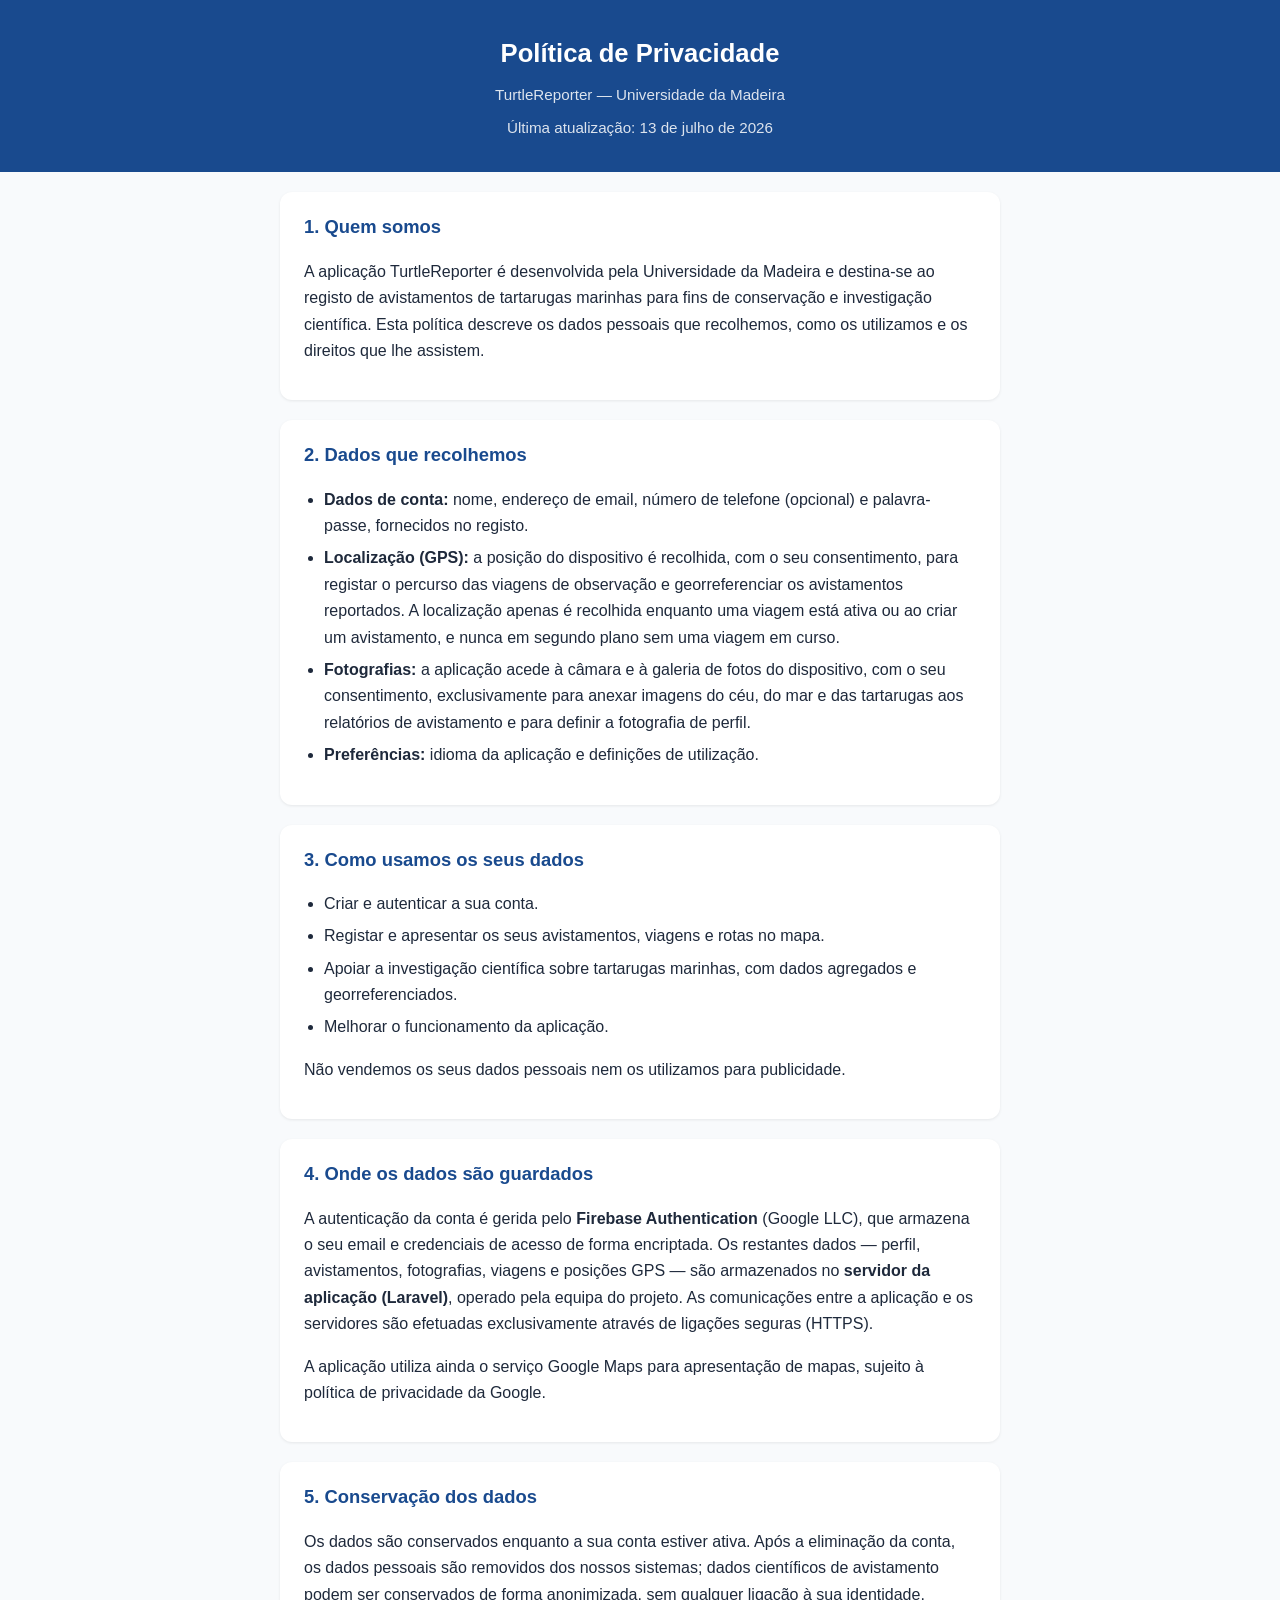
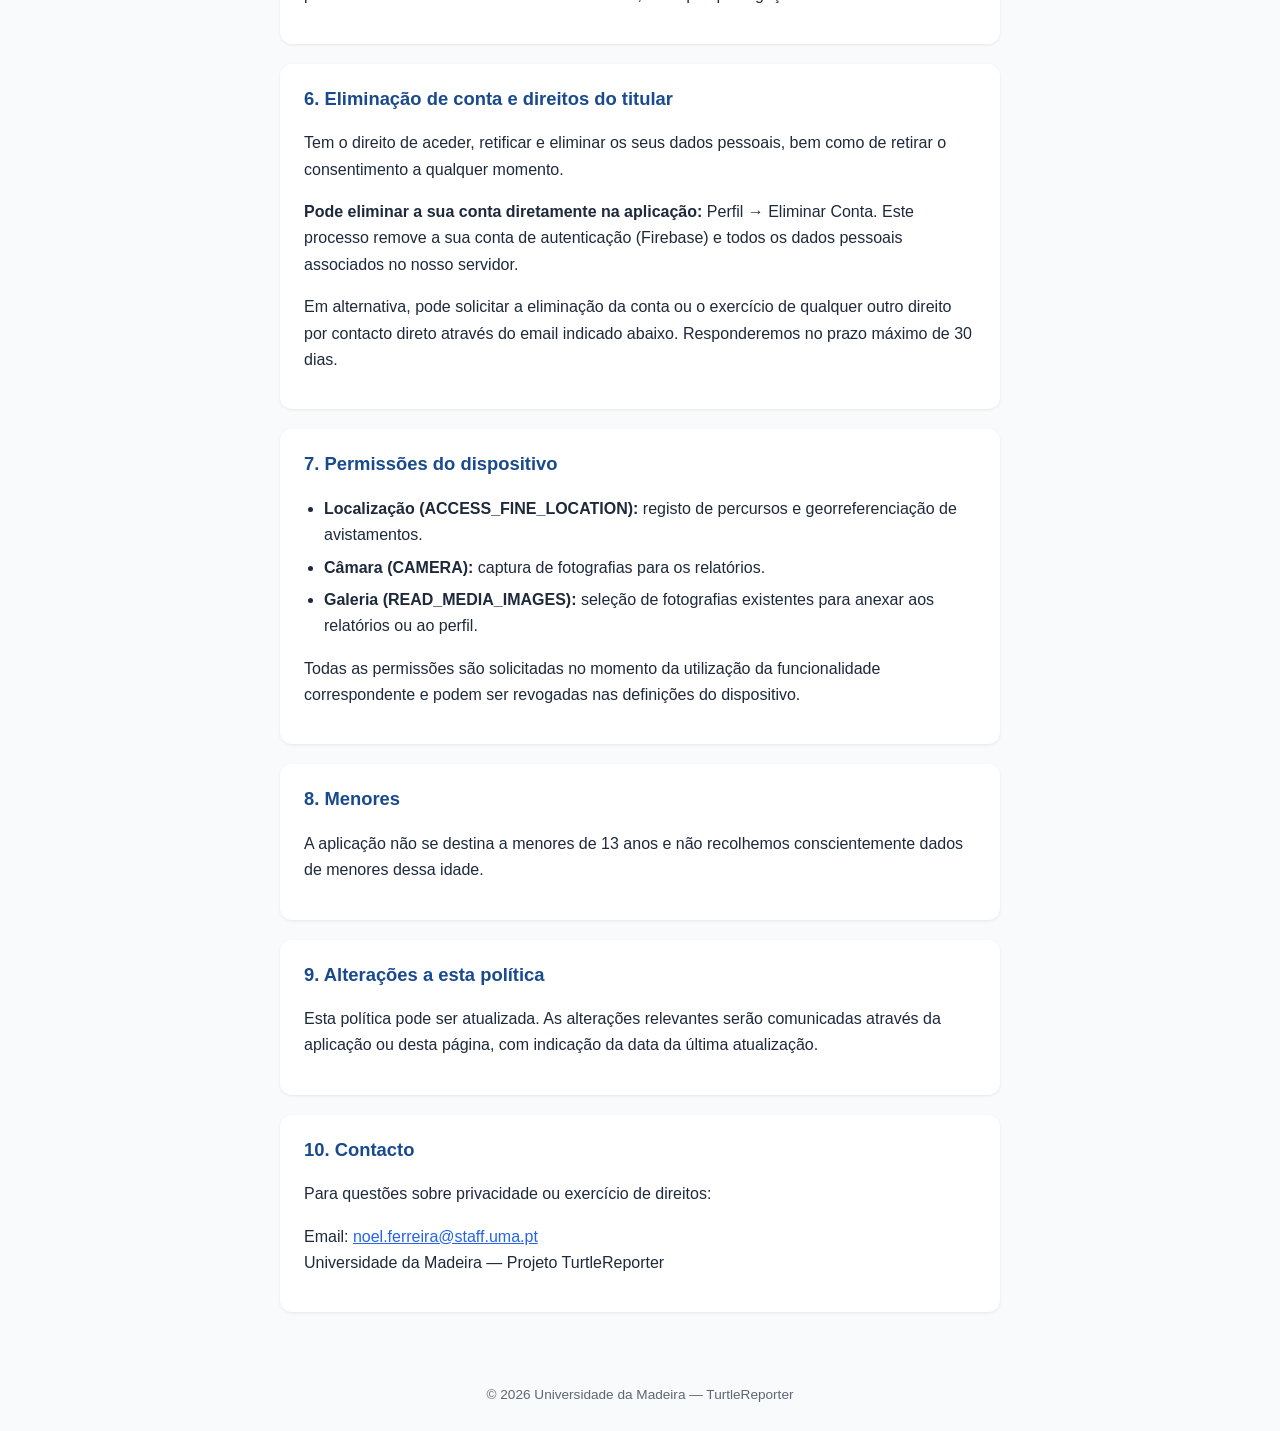
==== index.html @ d5e59010 "Privacy policy TurtleReporter" ====
<!DOCTYPE html>
<html lang="pt">
<head>
<meta charset="UTF-8">
<meta name="viewport" content="width=device-width, initial-scale=1.0">
<title>Política de Privacidade — TurtleReporter</title>
<style>
:root{color-scheme:light dark}
body{font-family:-apple-system,BlinkMacSystemFont,"Segoe UI",Roboto,Arial,sans-serif;line-height:1.65;margin:0;padding:0 16px;background:#f8fafc;color:#1e293b}
@media (prefers-color-scheme:dark){body{background:#0f172a;color:#e2e8f0}header{background:#1e3a5f}section{background:#1e293b}}
main{max-width:720px;margin:0 auto;padding-bottom:48px}
header{background:#194a8e;color:#fff;margin:0 -16px;padding:32px 16px;text-align:center}
header h1{margin:0;font-size:1.6rem}
header p{margin:8px 0 0;opacity:.85;font-size:.95rem}
section{background:#fff;border-radius:12px;padding:20px 24px;margin-top:20px;box-shadow:0 1px 3px rgba(0,0,0,.08)}
h2{font-size:1.15rem;color:#194a8e;margin-top:0}
@media (prefers-color-scheme:dark){h2{color:#7eb3ff}}
ul{padding-left:20px}
li{margin-bottom:6px}
a{color:#2563eb;word-break:break-all}
footer{text-align:center;font-size:.85rem;opacity:.7;padding:24px 0}
@media (max-width:480px){section{padding:16px}header h1{font-size:1.3rem}}
</style>
</head>
<body>
<header>
<h1>Política de Privacidade</h1>
<p>TurtleReporter — Universidade da Madeira</p>
<p>Última atualização: 13 de julho de 2026</p>
</header>
<main>
<section>
<h2>1. Quem somos</h2>
<p>A aplicação TurtleReporter é desenvolvida pela Universidade da Madeira e destina-se ao registo de avistamentos de tartarugas marinhas para fins de conservação e investigação científica. Esta política descreve os dados pessoais que recolhemos, como os utilizamos e os direitos que lhe assistem.</p>
</section>
<section>
<h2>2. Dados que recolhemos</h2>
<ul>
<li><strong>Dados de conta:</strong> nome, endereço de email, número de telefone (opcional) e palavra-passe, fornecidos no registo.</li>
<li><strong>Localização (GPS):</strong> a posição do dispositivo é recolhida, com o seu consentimento, para registar o percurso das viagens de observação e georreferenciar os avistamentos reportados. A localização apenas é recolhida enquanto uma viagem está ativa ou ao criar um avistamento, e nunca em segundo plano sem uma viagem em curso.</li>
<li><strong>Fotografias:</strong> a aplicação acede à câmara e à galeria de fotos do dispositivo, com o seu consentimento, exclusivamente para anexar imagens do céu, do mar e das tartarugas aos relatórios de avistamento e para definir a fotografia de perfil.</li>
<li><strong>Preferências:</strong> idioma da aplicação e definições de utilização.</li>
</ul>
</section>
<section>
<h2>3. Como usamos os seus dados</h2>
<ul>
<li>Criar e autenticar a sua conta.</li>
<li>Registar e apresentar os seus avistamentos, viagens e rotas no mapa.</li>
<li>Apoiar a investigação científica sobre tartarugas marinhas, com dados agregados e georreferenciados.</li>
<li>Melhorar o funcionamento da aplicação.</li>
</ul>
<p>Não vendemos os seus dados pessoais nem os utilizamos para publicidade.</p>
</section>
<section>
<h2>4. Onde os dados são guardados</h2>
<p>A autenticação da conta é gerida pelo <strong>Firebase Authentication</strong> (Google LLC), que armazena o seu email e credenciais de acesso de forma encriptada. Os restantes dados — perfil, avistamentos, fotografias, viagens e posições GPS — são armazenados no <strong>servidor da aplicação (Laravel)</strong>, operado pela equipa do projeto. As comunicações entre a aplicação e os servidores são efetuadas exclusivamente através de ligações seguras (HTTPS).</p>
<p>A aplicação utiliza ainda o serviço Google Maps para apresentação de mapas, sujeito à política de privacidade da Google.</p>
</section>
<section>
<h2>5. Conservação dos dados</h2>
<p>Os dados são conservados enquanto a sua conta estiver ativa. Após a eliminação da conta, os dados pessoais são removidos dos nossos sistemas; dados científicos de avistamento podem ser conservados de forma anonimizada, sem qualquer ligação à sua identidade.</p>
</section>
<section>
<h2>6. Eliminação de conta e direitos do titular</h2>
<p>Tem o direito de aceder, retificar e eliminar os seus dados pessoais, bem como de retirar o consentimento a qualquer momento.</p>
<p><strong>Pode eliminar a sua conta diretamente na aplicação:</strong> Perfil → Eliminar Conta. Este processo remove a sua conta de autenticação (Firebase) e todos os dados pessoais associados no nosso servidor.</p>
<p>Em alternativa, pode solicitar a eliminação da conta ou o exercício de qualquer outro direito por contacto direto através do email indicado abaixo. Responderemos no prazo máximo de 30 dias.</p>
</section>
<section>
<h2>7. Permissões do dispositivo</h2>
<ul>
<li><strong>Localização (ACCESS_FINE_LOCATION):</strong> registo de percursos e georreferenciação de avistamentos.</li>
<li><strong>Câmara (CAMERA):</strong> captura de fotografias para os relatórios.</li>
<li><strong>Galeria (READ_MEDIA_IMAGES):</strong> seleção de fotografias existentes para anexar aos relatórios ou ao perfil.</li>
</ul>
<p>Todas as permissões são solicitadas no momento da utilização da funcionalidade correspondente e podem ser revogadas nas definições do dispositivo.</p>
</section>
<section>
<h2>8. Menores</h2>
<p>A aplicação não se destina a menores de 13 anos e não recolhemos conscientemente dados de menores dessa idade.</p>
</section>
<section>
<h2>9. Alterações a esta política</h2>
<p>Esta política pode ser atualizada. As alterações relevantes serão comunicadas através da aplicação ou desta página, com indicação da data da última atualização.</p>
</section>
<section>
<h2>10. Contacto</h2>
<p>Para questões sobre privacidade ou exercício de direitos:</p>
<p>Email: <a href="mailto:noel.ferreira@staff.uma.pt">noel.ferreira@staff.uma.pt</a><br>Universidade da Madeira — Projeto TurtleReporter</p>
</section>
</main>
<footer>© 2026 Universidade da Madeira — TurtleReporter</footer>
</body>
</html>
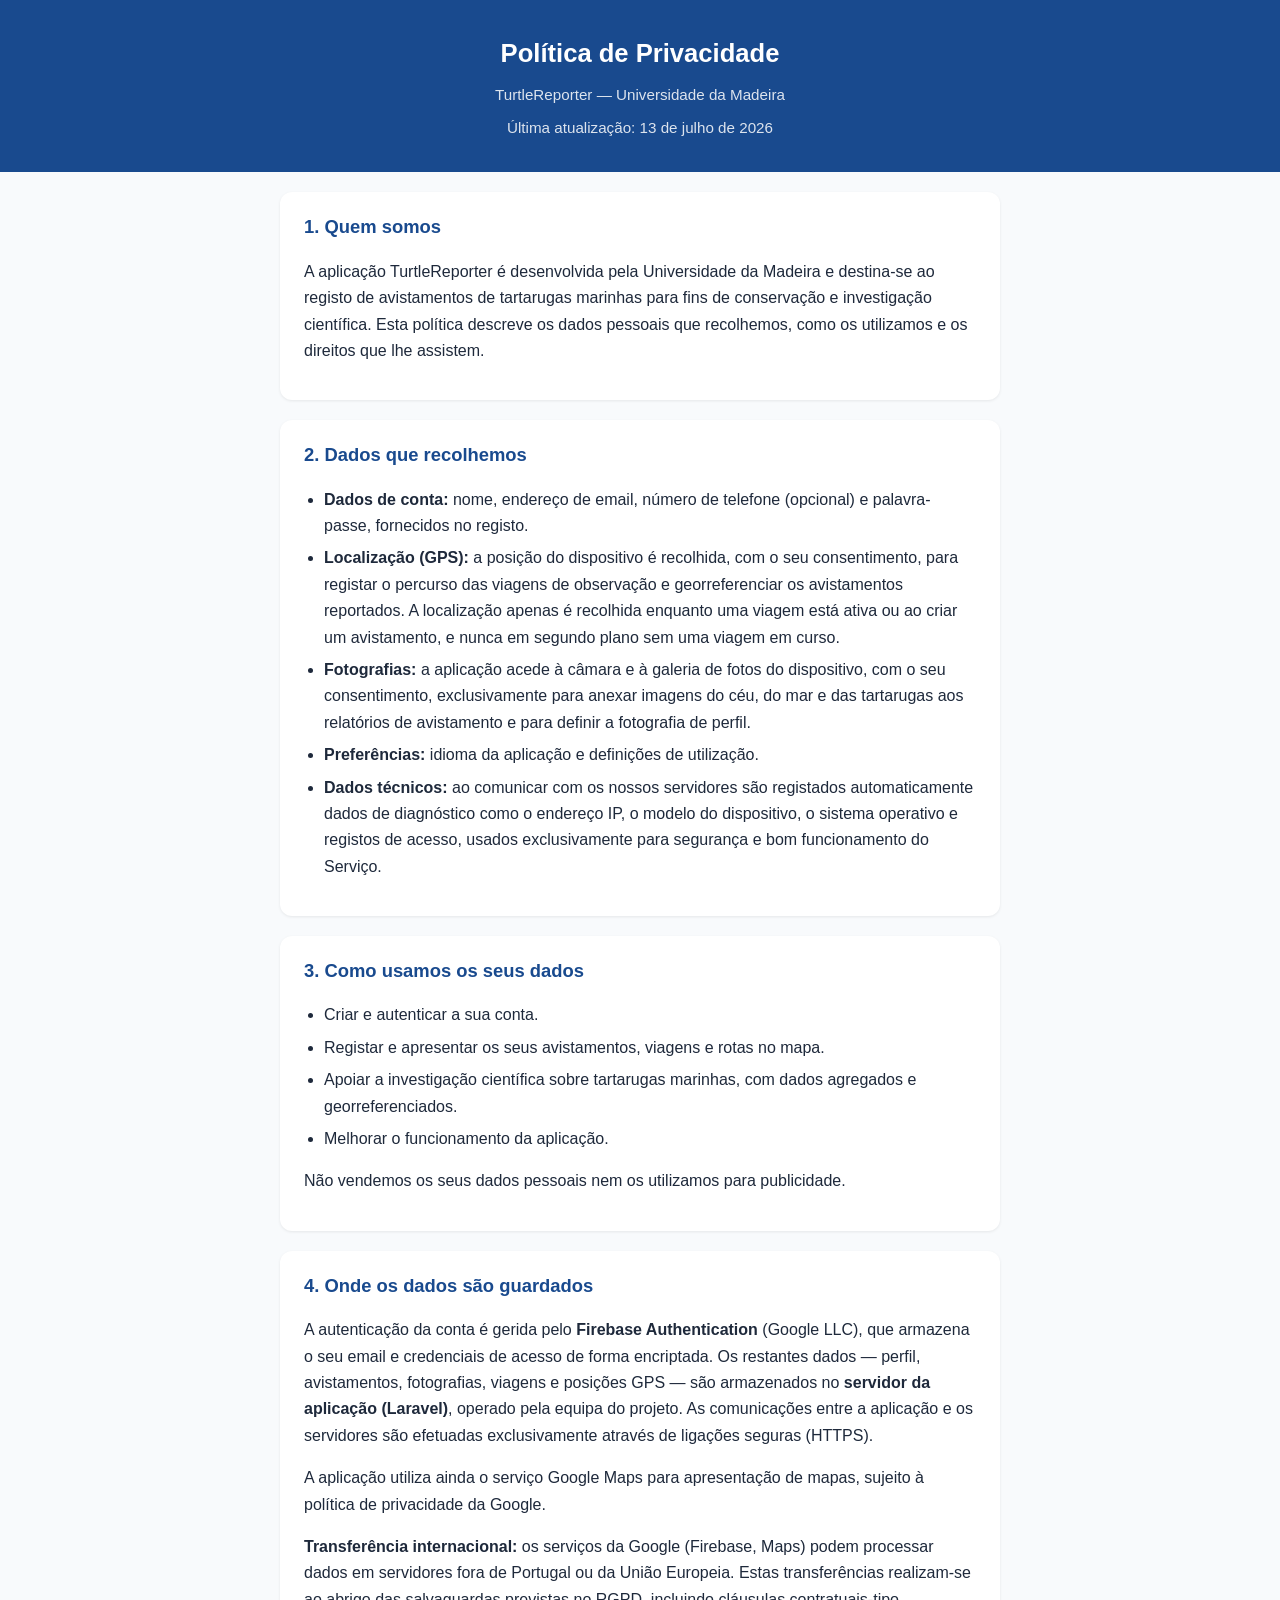
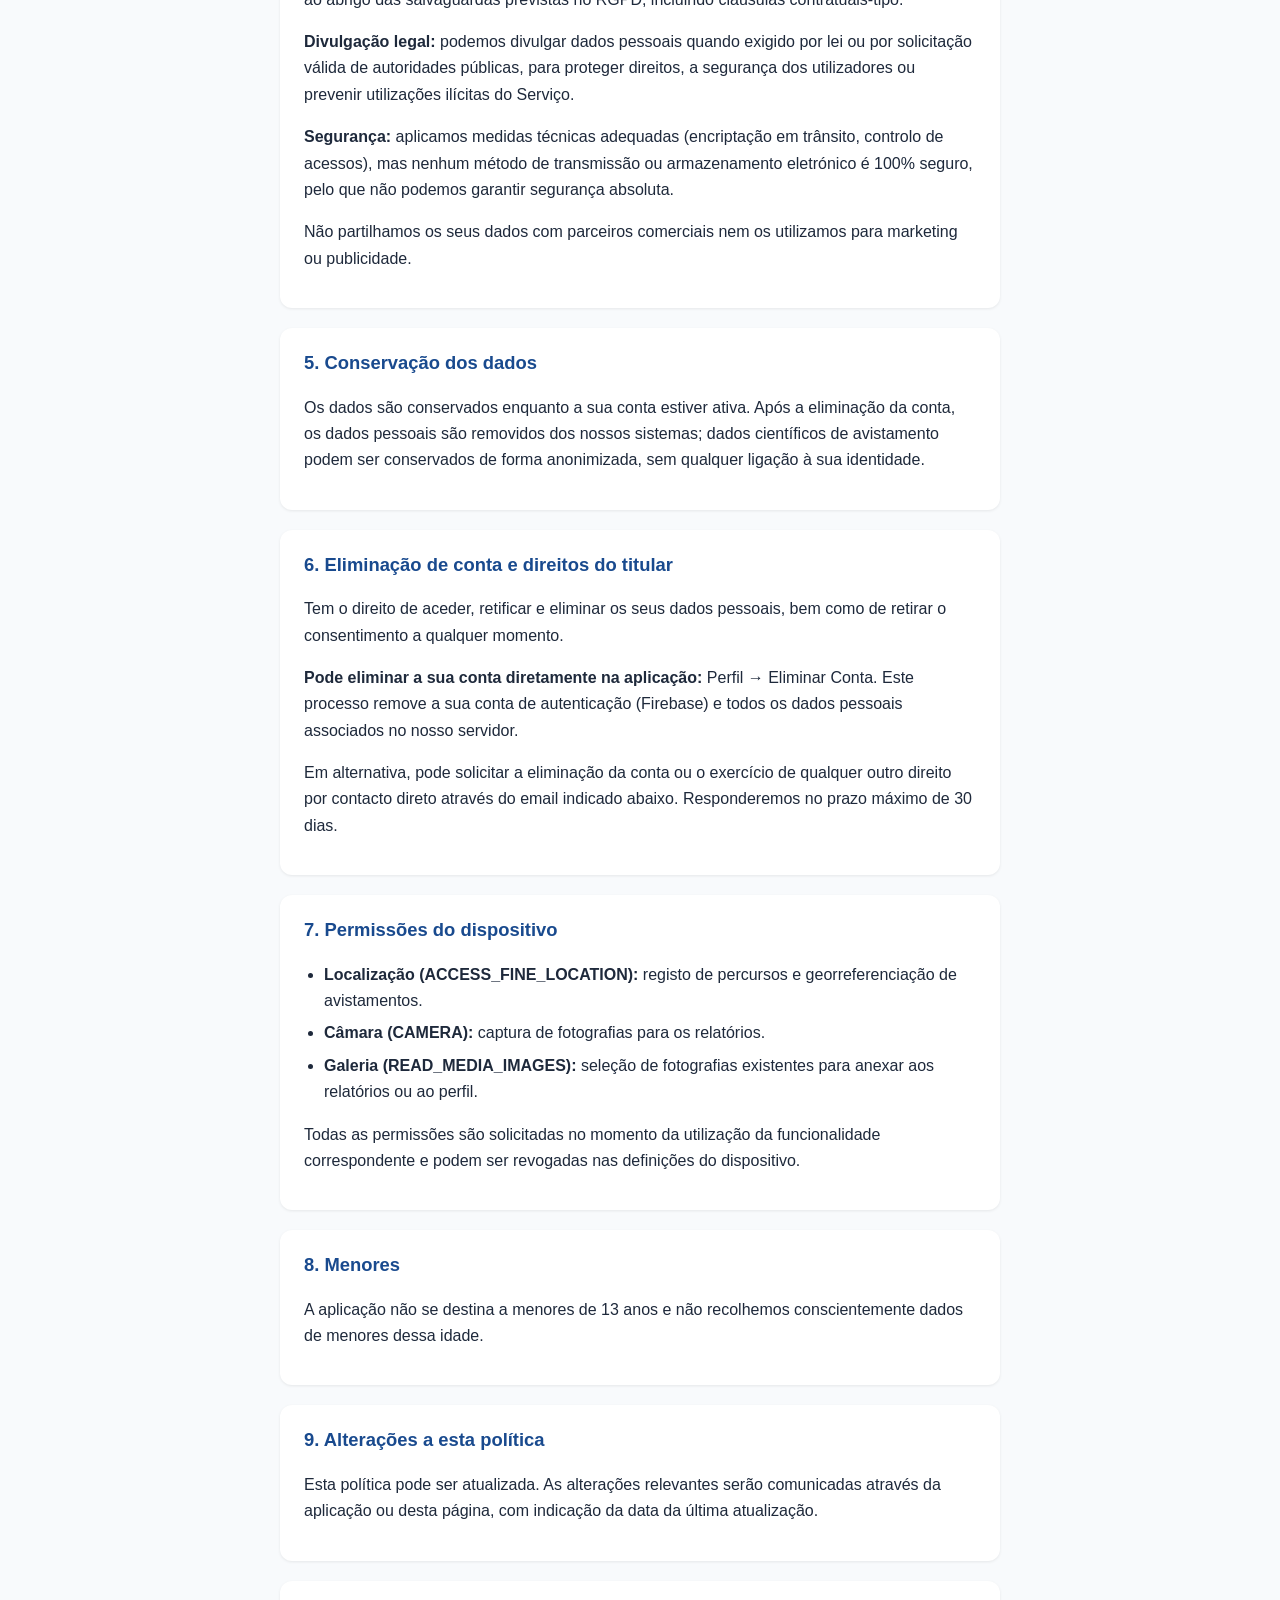
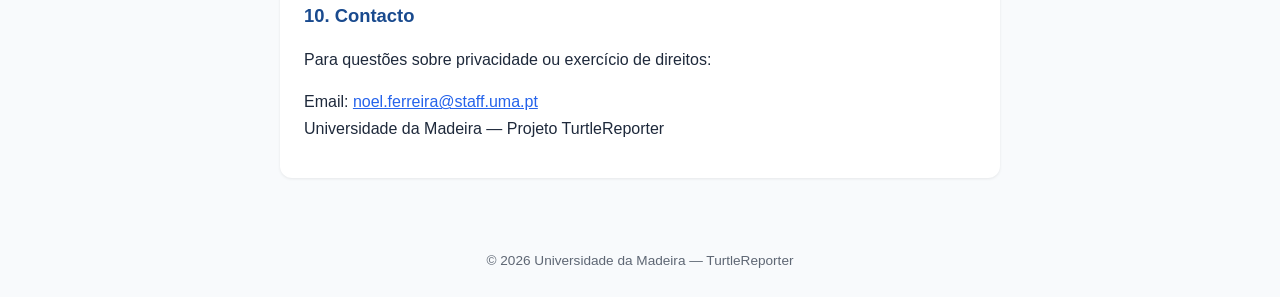
==== commit da78b4be: "Add usage data, international transfer, legal disclosure and security sections" ====
--- a/index.html
+++ b/index.html
@@ -40,6 +40,7 @@
 <li><strong>Localização (GPS):</strong> a posição do dispositivo é recolhida, com o seu consentimento, para registar o percurso das viagens de observação e georreferenciar os avistamentos reportados. A localização apenas é recolhida enquanto uma viagem está ativa ou ao criar um avistamento, e nunca em segundo plano sem uma viagem em curso.</li>
 <li><strong>Fotografias:</strong> a aplicação acede à câmara e à galeria de fotos do dispositivo, com o seu consentimento, exclusivamente para anexar imagens do céu, do mar e das tartarugas aos relatórios de avistamento e para definir a fotografia de perfil.</li>
 <li><strong>Preferências:</strong> idioma da aplicação e definições de utilização.</li>
+<li><strong>Dados técnicos:</strong> ao comunicar com os nossos servidores são registados automaticamente dados de diagnóstico como o endereço IP, o modelo do dispositivo, o sistema operativo e registos de acesso, usados exclusivamente para segurança e bom funcionamento do Serviço.</li>
 </ul>
 </section>
 <section>
@@ -56,6 +57,10 @@
 <h2>4. Onde os dados são guardados</h2>
 <p>A autenticação da conta é gerida pelo <strong>Firebase Authentication</strong> (Google LLC), que armazena o seu email e credenciais de acesso de forma encriptada. Os restantes dados — perfil, avistamentos, fotografias, viagens e posições GPS — são armazenados no <strong>servidor da aplicação (Laravel)</strong>, operado pela equipa do projeto. As comunicações entre a aplicação e os servidores são efetuadas exclusivamente através de ligações seguras (HTTPS).</p>
 <p>A aplicação utiliza ainda o serviço Google Maps para apresentação de mapas, sujeito à política de privacidade da Google.</p>
+<p><strong>Transferência internacional:</strong> os serviços da Google (Firebase, Maps) podem processar dados em servidores fora de Portugal ou da União Europeia. Estas transferências realizam-se ao abrigo das salvaguardas previstas no RGPD, incluindo cláusulas contratuais-tipo.</p>
+<p><strong>Divulgação legal:</strong> podemos divulgar dados pessoais quando exigido por lei ou por solicitação válida de autoridades públicas, para proteger direitos, a segurança dos utilizadores ou prevenir utilizações ilícitas do Serviço.</p>
+<p><strong>Segurança:</strong> aplicamos medidas técnicas adequadas (encriptação em trânsito, controlo de acessos), mas nenhum método de transmissão ou armazenamento eletrónico é 100% seguro, pelo que não podemos garantir segurança absoluta.</p>
+<p>Não partilhamos os seus dados com parceiros comerciais nem os utilizamos para marketing ou publicidade.</p>
 </section>
 <section>
 <h2>5. Conservação dos dados</h2>
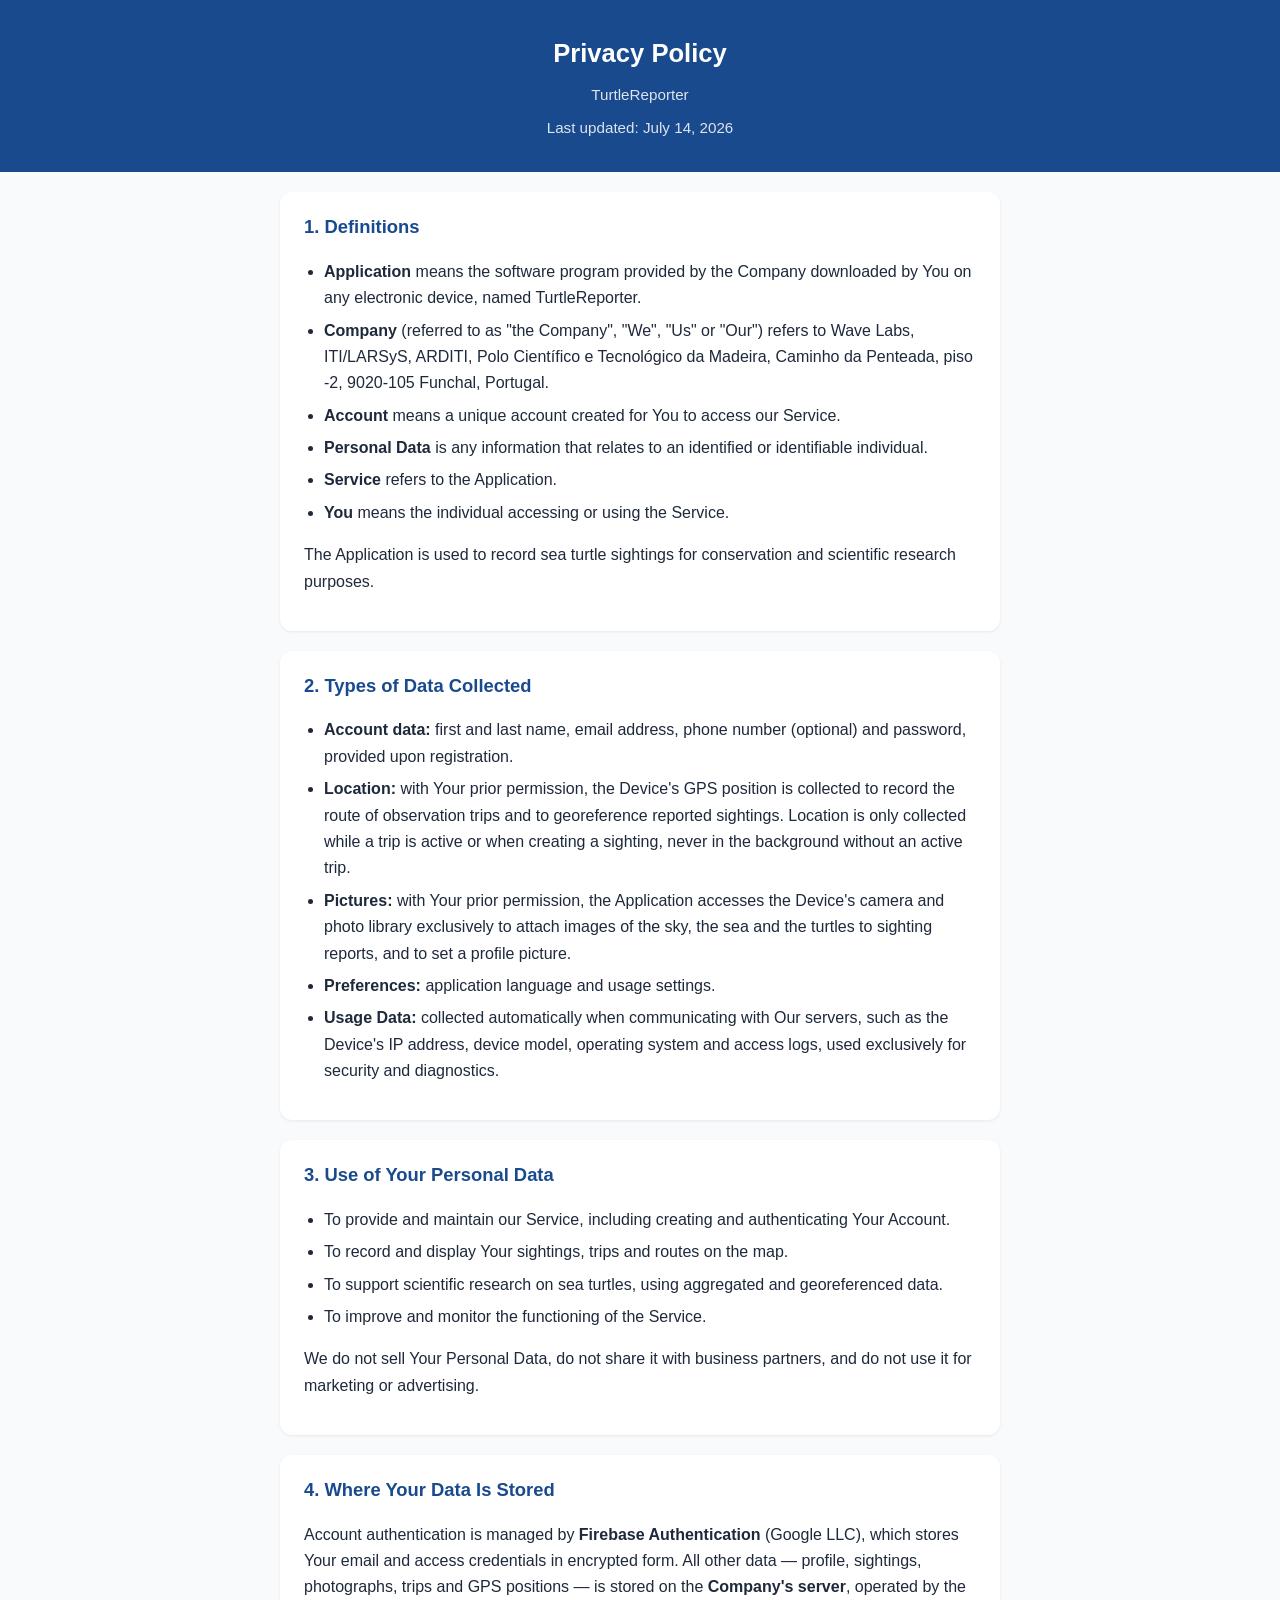
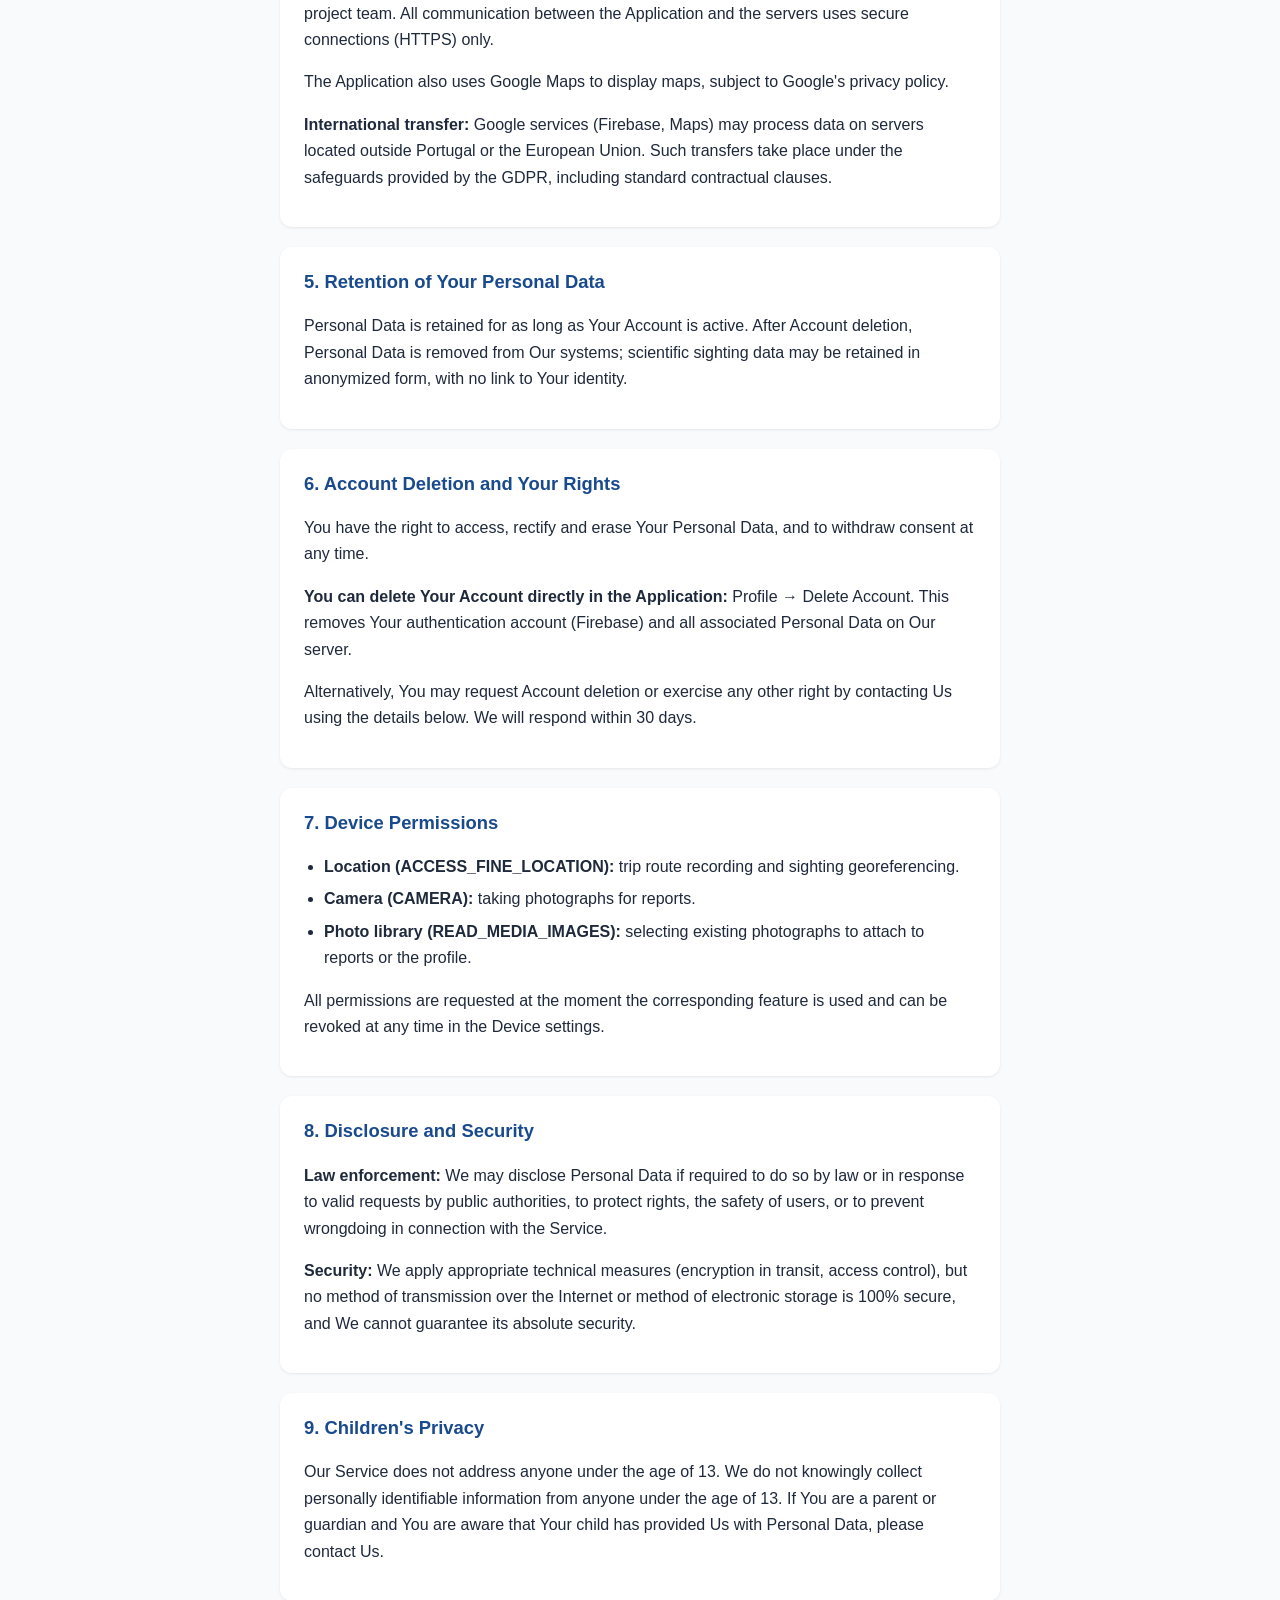
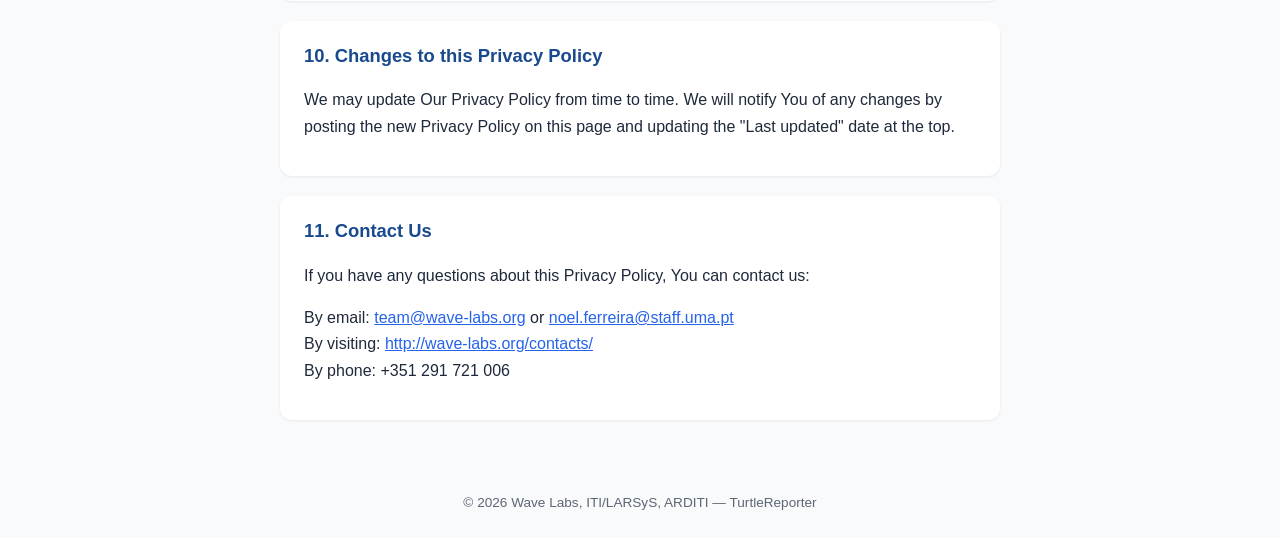
==== commit 9ff84d0b: "English version, Wave Labs entity, aligned with previous policy" ====
--- a/index.html
+++ b/index.html
@@ -1,9 +1,9 @@
 <!DOCTYPE html>
-<html lang="pt">
+<html lang="en">
 <head>
 <meta charset="UTF-8">
 <meta name="viewport" content="width=device-width, initial-scale=1.0">
-<title>Política de Privacidade — TurtleReporter</title>
+<title>Privacy Policy — TurtleReporter</title>
 <style>
 :root{color-scheme:light dark}
 body{font-family:-apple-system,BlinkMacSystemFont,"Segoe UI",Roboto,Arial,sans-serif;line-height:1.65;margin:0;padding:0 16px;background:#f8fafc;color:#1e293b}
@@ -24,77 +24,89 @@
 </head>
 <body>
 <header>
-<h1>Política de Privacidade</h1>
-<p>TurtleReporter — Universidade da Madeira</p>
-<p>Última atualização: 13 de julho de 2026</p>
+<h1>Privacy Policy</h1>
+<p>TurtleReporter</p>
+<p>Last updated: July 14, 2026</p>
 </header>
 <main>
 <section>
-<h2>1. Quem somos</h2>
-<p>A aplicação TurtleReporter é desenvolvida pela Universidade da Madeira e destina-se ao registo de avistamentos de tartarugas marinhas para fins de conservação e investigação científica. Esta política descreve os dados pessoais que recolhemos, como os utilizamos e os direitos que lhe assistem.</p>
+<h2>1. Definitions</h2>
+<ul>
+<li><strong>Application</strong> means the software program provided by the Company downloaded by You on any electronic device, named TurtleReporter.</li>
+<li><strong>Company</strong> (referred to as "the Company", "We", "Us" or "Our") refers to Wave Labs, ITI/LARSyS, ARDITI, Polo Científico e Tecnológico da Madeira, Caminho da Penteada, piso -2, 9020-105 Funchal, Portugal.</li>
+<li><strong>Account</strong> means a unique account created for You to access our Service.</li>
+<li><strong>Personal Data</strong> is any information that relates to an identified or identifiable individual.</li>
+<li><strong>Service</strong> refers to the Application.</li>
+<li><strong>You</strong> means the individual accessing or using the Service.</li>
+</ul>
+<p>The Application is used to record sea turtle sightings for conservation and scientific research purposes.</p>
 </section>
 <section>
-<h2>2. Dados que recolhemos</h2>
+<h2>2. Types of Data Collected</h2>
 <ul>
-<li><strong>Dados de conta:</strong> nome, endereço de email, número de telefone (opcional) e palavra-passe, fornecidos no registo.</li>
-<li><strong>Localização (GPS):</strong> a posição do dispositivo é recolhida, com o seu consentimento, para registar o percurso das viagens de observação e georreferenciar os avistamentos reportados. A localização apenas é recolhida enquanto uma viagem está ativa ou ao criar um avistamento, e nunca em segundo plano sem uma viagem em curso.</li>
-<li><strong>Fotografias:</strong> a aplicação acede à câmara e à galeria de fotos do dispositivo, com o seu consentimento, exclusivamente para anexar imagens do céu, do mar e das tartarugas aos relatórios de avistamento e para definir a fotografia de perfil.</li>
-<li><strong>Preferências:</strong> idioma da aplicação e definições de utilização.</li>
-<li><strong>Dados técnicos:</strong> ao comunicar com os nossos servidores são registados automaticamente dados de diagnóstico como o endereço IP, o modelo do dispositivo, o sistema operativo e registos de acesso, usados exclusivamente para segurança e bom funcionamento do Serviço.</li>
+<li><strong>Account data:</strong> first and last name, email address, phone number (optional) and password, provided upon registration.</li>
+<li><strong>Location:</strong> with Your prior permission, the Device's GPS position is collected to record the route of observation trips and to georeference reported sightings. Location is only collected while a trip is active or when creating a sighting, never in the background without an active trip.</li>
+<li><strong>Pictures:</strong> with Your prior permission, the Application accesses the Device's camera and photo library exclusively to attach images of the sky, the sea and the turtles to sighting reports, and to set a profile picture.</li>
+<li><strong>Preferences:</strong> application language and usage settings.</li>
+<li><strong>Usage Data:</strong> collected automatically when communicating with Our servers, such as the Device's IP address, device model, operating system and access logs, used exclusively for security and diagnostics.</li>
 </ul>
 </section>
 <section>
-<h2>3. Como usamos os seus dados</h2>
+<h2>3. Use of Your Personal Data</h2>
 <ul>
-<li>Criar e autenticar a sua conta.</li>
-<li>Registar e apresentar os seus avistamentos, viagens e rotas no mapa.</li>
-<li>Apoiar a investigação científica sobre tartarugas marinhas, com dados agregados e georreferenciados.</li>
-<li>Melhorar o funcionamento da aplicação.</li>
+<li>To provide and maintain our Service, including creating and authenticating Your Account.</li>
+<li>To record and display Your sightings, trips and routes on the map.</li>
+<li>To support scientific research on sea turtles, using aggregated and georeferenced data.</li>
+<li>To improve and monitor the functioning of the Service.</li>
 </ul>
-<p>Não vendemos os seus dados pessoais nem os utilizamos para publicidade.</p>
+<p>We do not sell Your Personal Data, do not share it with business partners, and do not use it for marketing or advertising.</p>
 </section>
 <section>
-<h2>4. Onde os dados são guardados</h2>
-<p>A autenticação da conta é gerida pelo <strong>Firebase Authentication</strong> (Google LLC), que armazena o seu email e credenciais de acesso de forma encriptada. Os restantes dados — perfil, avistamentos, fotografias, viagens e posições GPS — são armazenados no <strong>servidor da aplicação (Laravel)</strong>, operado pela equipa do projeto. As comunicações entre a aplicação e os servidores são efetuadas exclusivamente através de ligações seguras (HTTPS).</p>
-<p>A aplicação utiliza ainda o serviço Google Maps para apresentação de mapas, sujeito à política de privacidade da Google.</p>
-<p><strong>Transferência internacional:</strong> os serviços da Google (Firebase, Maps) podem processar dados em servidores fora de Portugal ou da União Europeia. Estas transferências realizam-se ao abrigo das salvaguardas previstas no RGPD, incluindo cláusulas contratuais-tipo.</p>
-<p><strong>Divulgação legal:</strong> podemos divulgar dados pessoais quando exigido por lei ou por solicitação válida de autoridades públicas, para proteger direitos, a segurança dos utilizadores ou prevenir utilizações ilícitas do Serviço.</p>
-<p><strong>Segurança:</strong> aplicamos medidas técnicas adequadas (encriptação em trânsito, controlo de acessos), mas nenhum método de transmissão ou armazenamento eletrónico é 100% seguro, pelo que não podemos garantir segurança absoluta.</p>
-<p>Não partilhamos os seus dados com parceiros comerciais nem os utilizamos para marketing ou publicidade.</p>
+<h2>4. Where Your Data Is Stored</h2>
+<p>Account authentication is managed by <strong>Firebase Authentication</strong> (Google LLC), which stores Your email and access credentials in encrypted form. All other data — profile, sightings, photographs, trips and GPS positions — is stored on the <strong>Company's server</strong>, operated by the project team. All communication between the Application and the servers uses secure connections (HTTPS) only.</p>
+<p>The Application also uses Google Maps to display maps, subject to Google's privacy policy.</p>
+<p><strong>International transfer:</strong> Google services (Firebase, Maps) may process data on servers located outside Portugal or the European Union. Such transfers take place under the safeguards provided by the GDPR, including standard contractual clauses.</p>
 </section>
 <section>
-<h2>5. Conservação dos dados</h2>
-<p>Os dados são conservados enquanto a sua conta estiver ativa. Após a eliminação da conta, os dados pessoais são removidos dos nossos sistemas; dados científicos de avistamento podem ser conservados de forma anonimizada, sem qualquer ligação à sua identidade.</p>
+<h2>5. Retention of Your Personal Data</h2>
+<p>Personal Data is retained for as long as Your Account is active. After Account deletion, Personal Data is removed from Our systems; scientific sighting data may be retained in anonymized form, with no link to Your identity.</p>
 </section>
 <section>
-<h2>6. Eliminação de conta e direitos do titular</h2>
-<p>Tem o direito de aceder, retificar e eliminar os seus dados pessoais, bem como de retirar o consentimento a qualquer momento.</p>
-<p><strong>Pode eliminar a sua conta diretamente na aplicação:</strong> Perfil → Eliminar Conta. Este processo remove a sua conta de autenticação (Firebase) e todos os dados pessoais associados no nosso servidor.</p>
-<p>Em alternativa, pode solicitar a eliminação da conta ou o exercício de qualquer outro direito por contacto direto através do email indicado abaixo. Responderemos no prazo máximo de 30 dias.</p>
+<h2>6. Account Deletion and Your Rights</h2>
+<p>You have the right to access, rectify and erase Your Personal Data, and to withdraw consent at any time.</p>
+<p><strong>You can delete Your Account directly in the Application:</strong> Profile → Delete Account. This removes Your authentication account (Firebase) and all associated Personal Data on Our server.</p>
+<p>Alternatively, You may request Account deletion or exercise any other right by contacting Us using the details below. We will respond within 30 days.</p>
 </section>
 <section>
-<h2>7. Permissões do dispositivo</h2>
+<h2>7. Device Permissions</h2>
 <ul>
-<li><strong>Localização (ACCESS_FINE_LOCATION):</strong> registo de percursos e georreferenciação de avistamentos.</li>
-<li><strong>Câmara (CAMERA):</strong> captura de fotografias para os relatórios.</li>
-<li><strong>Galeria (READ_MEDIA_IMAGES):</strong> seleção de fotografias existentes para anexar aos relatórios ou ao perfil.</li>
+<li><strong>Location (ACCESS_FINE_LOCATION):</strong> trip route recording and sighting georeferencing.</li>
+<li><strong>Camera (CAMERA):</strong> taking photographs for reports.</li>
+<li><strong>Photo library (READ_MEDIA_IMAGES):</strong> selecting existing photographs to attach to reports or the profile.</li>
 </ul>
-<p>Todas as permissões são solicitadas no momento da utilização da funcionalidade correspondente e podem ser revogadas nas definições do dispositivo.</p>
+<p>All permissions are requested at the moment the corresponding feature is used and can be revoked at any time in the Device settings.</p>
 </section>
 <section>
-<h2>8. Menores</h2>
-<p>A aplicação não se destina a menores de 13 anos e não recolhemos conscientemente dados de menores dessa idade.</p>
+<h2>8. Disclosure and Security</h2>
+<p><strong>Law enforcement:</strong> We may disclose Personal Data if required to do so by law or in response to valid requests by public authorities, to protect rights, the safety of users, or to prevent wrongdoing in connection with the Service.</p>
+<p><strong>Security:</strong> We apply appropriate technical measures (encryption in transit, access control), but no method of transmission over the Internet or method of electronic storage is 100% secure, and We cannot guarantee its absolute security.</p>
 </section>
 <section>
-<h2>9. Alterações a esta política</h2>
-<p>Esta política pode ser atualizada. As alterações relevantes serão comunicadas através da aplicação ou desta página, com indicação da data da última atualização.</p>
+<h2>9. Children's Privacy</h2>
+<p>Our Service does not address anyone under the age of 13. We do not knowingly collect personally identifiable information from anyone under the age of 13. If You are a parent or guardian and You are aware that Your child has provided Us with Personal Data, please contact Us.</p>
 </section>
 <section>
-<h2>10. Contacto</h2>
-<p>Para questões sobre privacidade ou exercício de direitos:</p>
-<p>Email: <a href="mailto:noel.ferreira@staff.uma.pt">noel.ferreira@staff.uma.pt</a><br>Universidade da Madeira — Projeto TurtleReporter</p>
+<h2>10. Changes to this Privacy Policy</h2>
+<p>We may update Our Privacy Policy from time to time. We will notify You of any changes by posting the new Privacy Policy on this page and updating the "Last updated" date at the top.</p>
+</section>
+<section>
+<h2>11. Contact Us</h2>
+<p>If you have any questions about this Privacy Policy, You can contact us:</p>
+<p>By email: <a href="mailto:team@wave-labs.org">team@wave-labs.org</a> or <a href="mailto:noel.ferreira@staff.uma.pt">noel.ferreira@staff.uma.pt</a><br>
+By visiting: <a href="http://wave-labs.org/contacts/">http://wave-labs.org/contacts/</a><br>
+By phone: +351 291 721 006</p>
 </section>
 </main>
-<footer>© 2026 Universidade da Madeira — TurtleReporter</footer>
+<footer>© 2026 Wave Labs, ITI/LARSyS, ARDITI — TurtleReporter</footer>
 </body>
 </html>
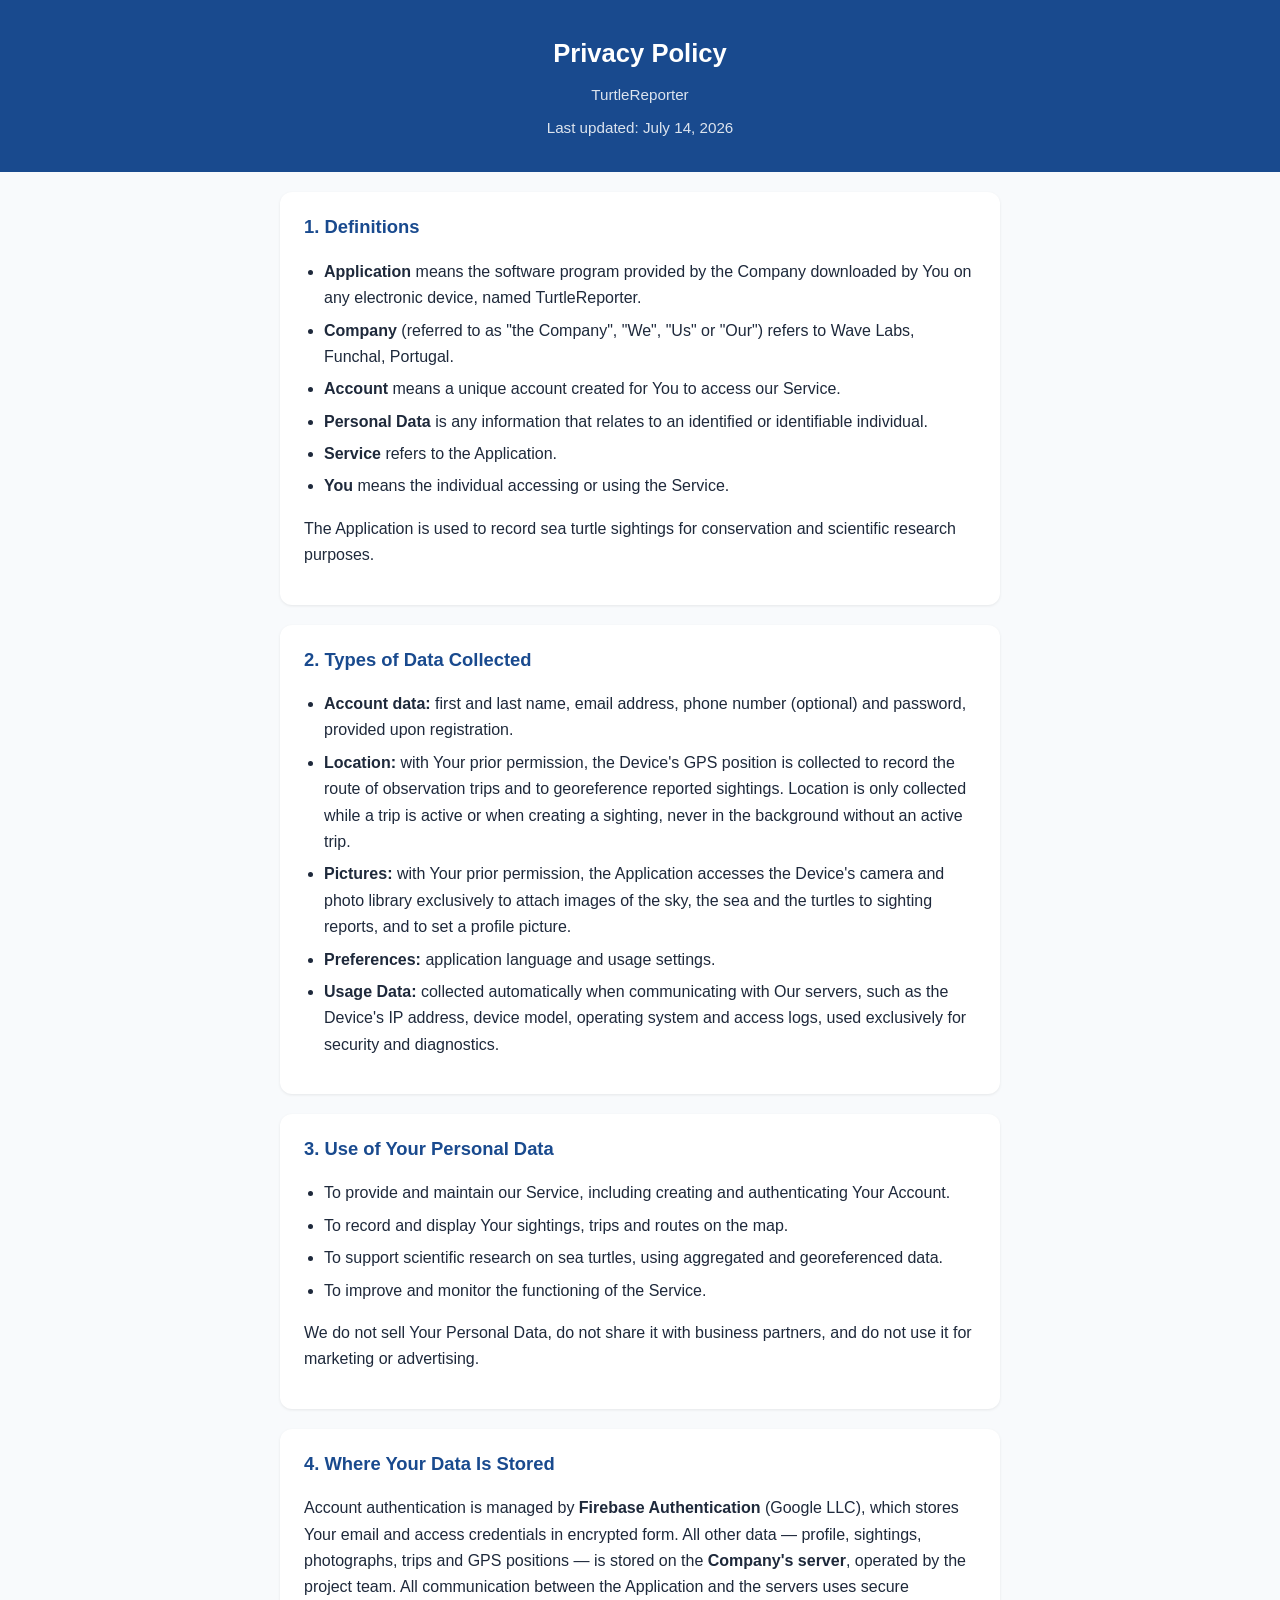
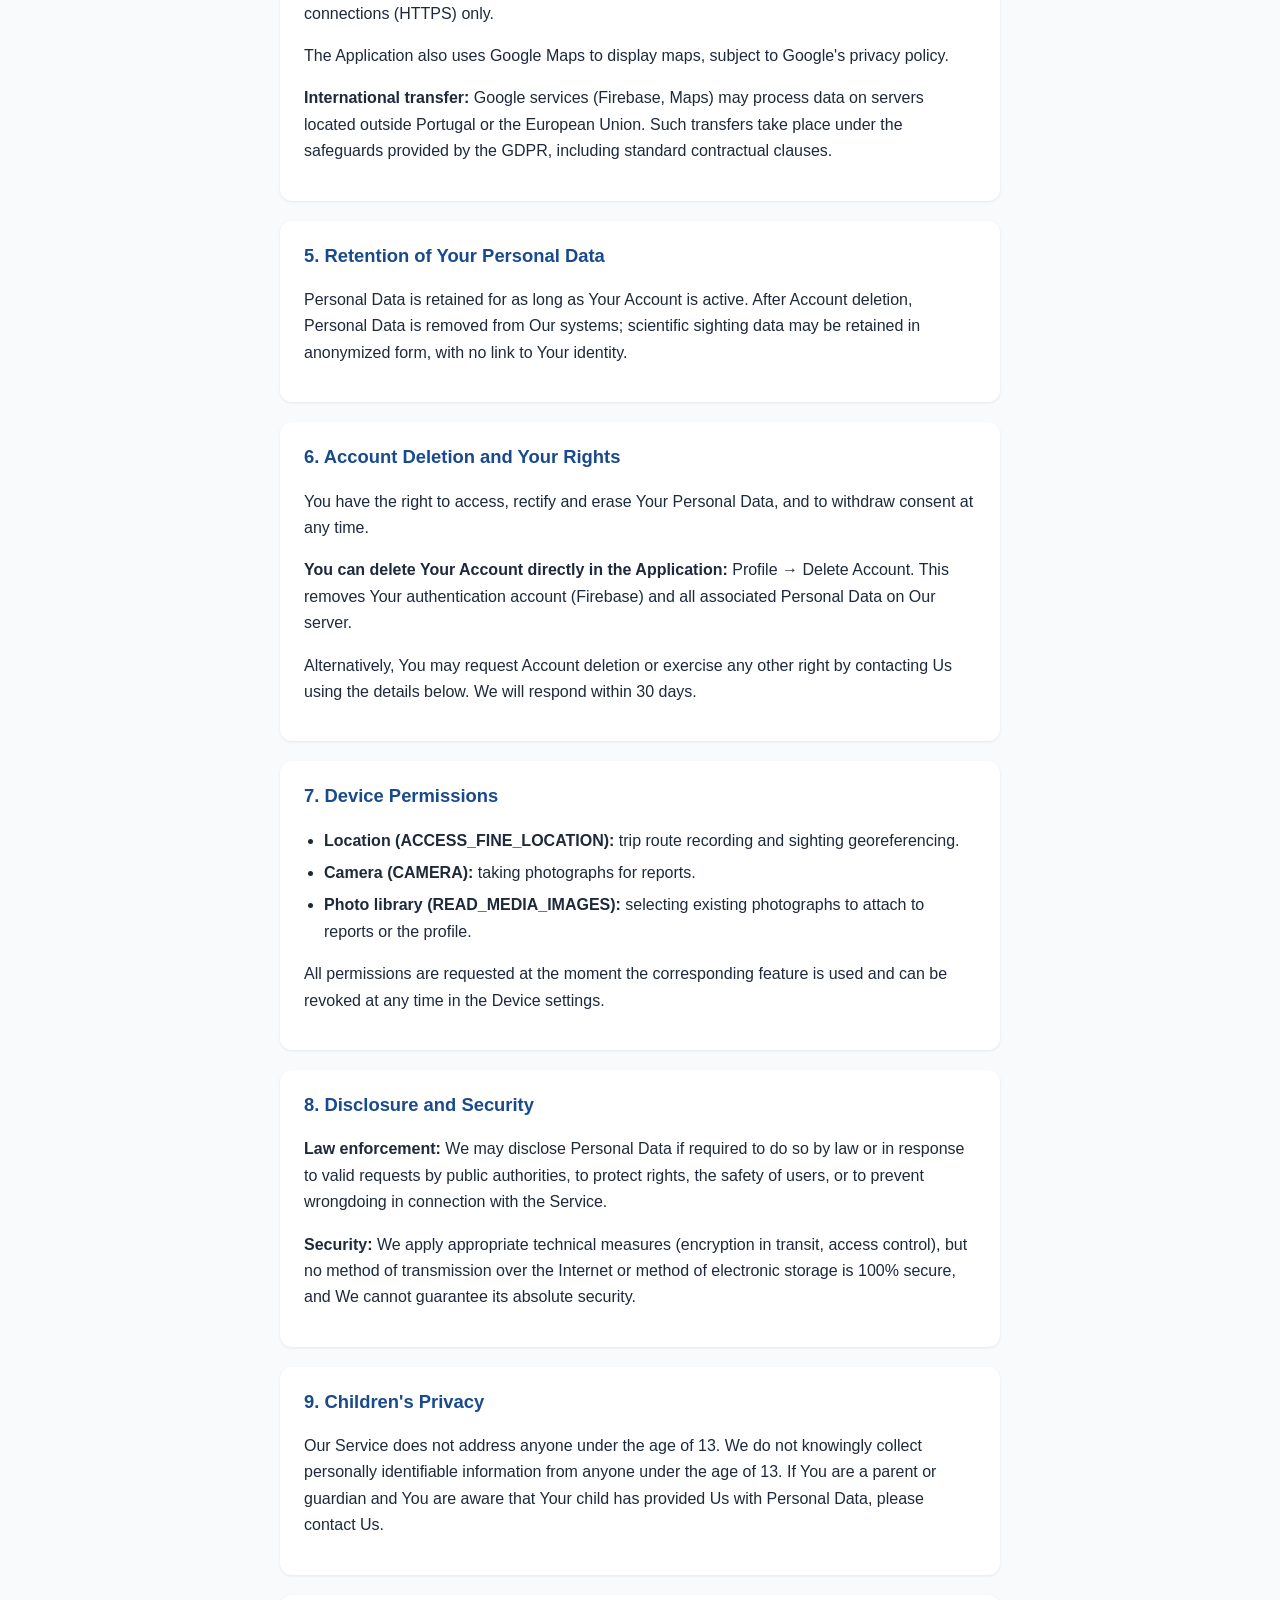
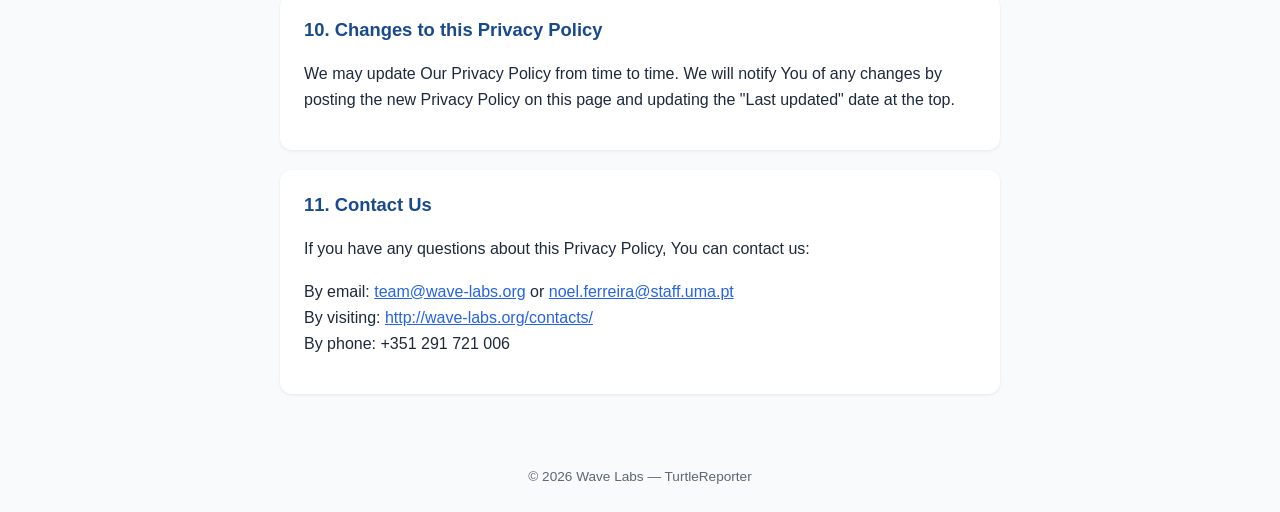
==== commit 13ea2897: "Company: Wave Labs only" ====
--- a/index.html
+++ b/index.html
@@ -33,7 +33,7 @@
 <h2>1. Definitions</h2>
 <ul>
 <li><strong>Application</strong> means the software program provided by the Company downloaded by You on any electronic device, named TurtleReporter.</li>
-<li><strong>Company</strong> (referred to as "the Company", "We", "Us" or "Our") refers to Wave Labs, ITI/LARSyS, ARDITI, Polo Científico e Tecnológico da Madeira, Caminho da Penteada, piso -2, 9020-105 Funchal, Portugal.</li>
+<li><strong>Company</strong> (referred to as "the Company", "We", "Us" or "Our") refers to Wave Labs, Funchal, Portugal.</li>
 <li><strong>Account</strong> means a unique account created for You to access our Service.</li>
 <li><strong>Personal Data</strong> is any information that relates to an identified or identifiable individual.</li>
 <li><strong>Service</strong> refers to the Application.</li>
@@ -107,6 +107,6 @@
 By phone: +351 291 721 006</p>
 </section>
 </main>
-<footer>© 2026 Wave Labs, ITI/LARSyS, ARDITI — TurtleReporter</footer>
+<footer>© 2026 Wave Labs — TurtleReporter</footer>
 </body>
 </html>
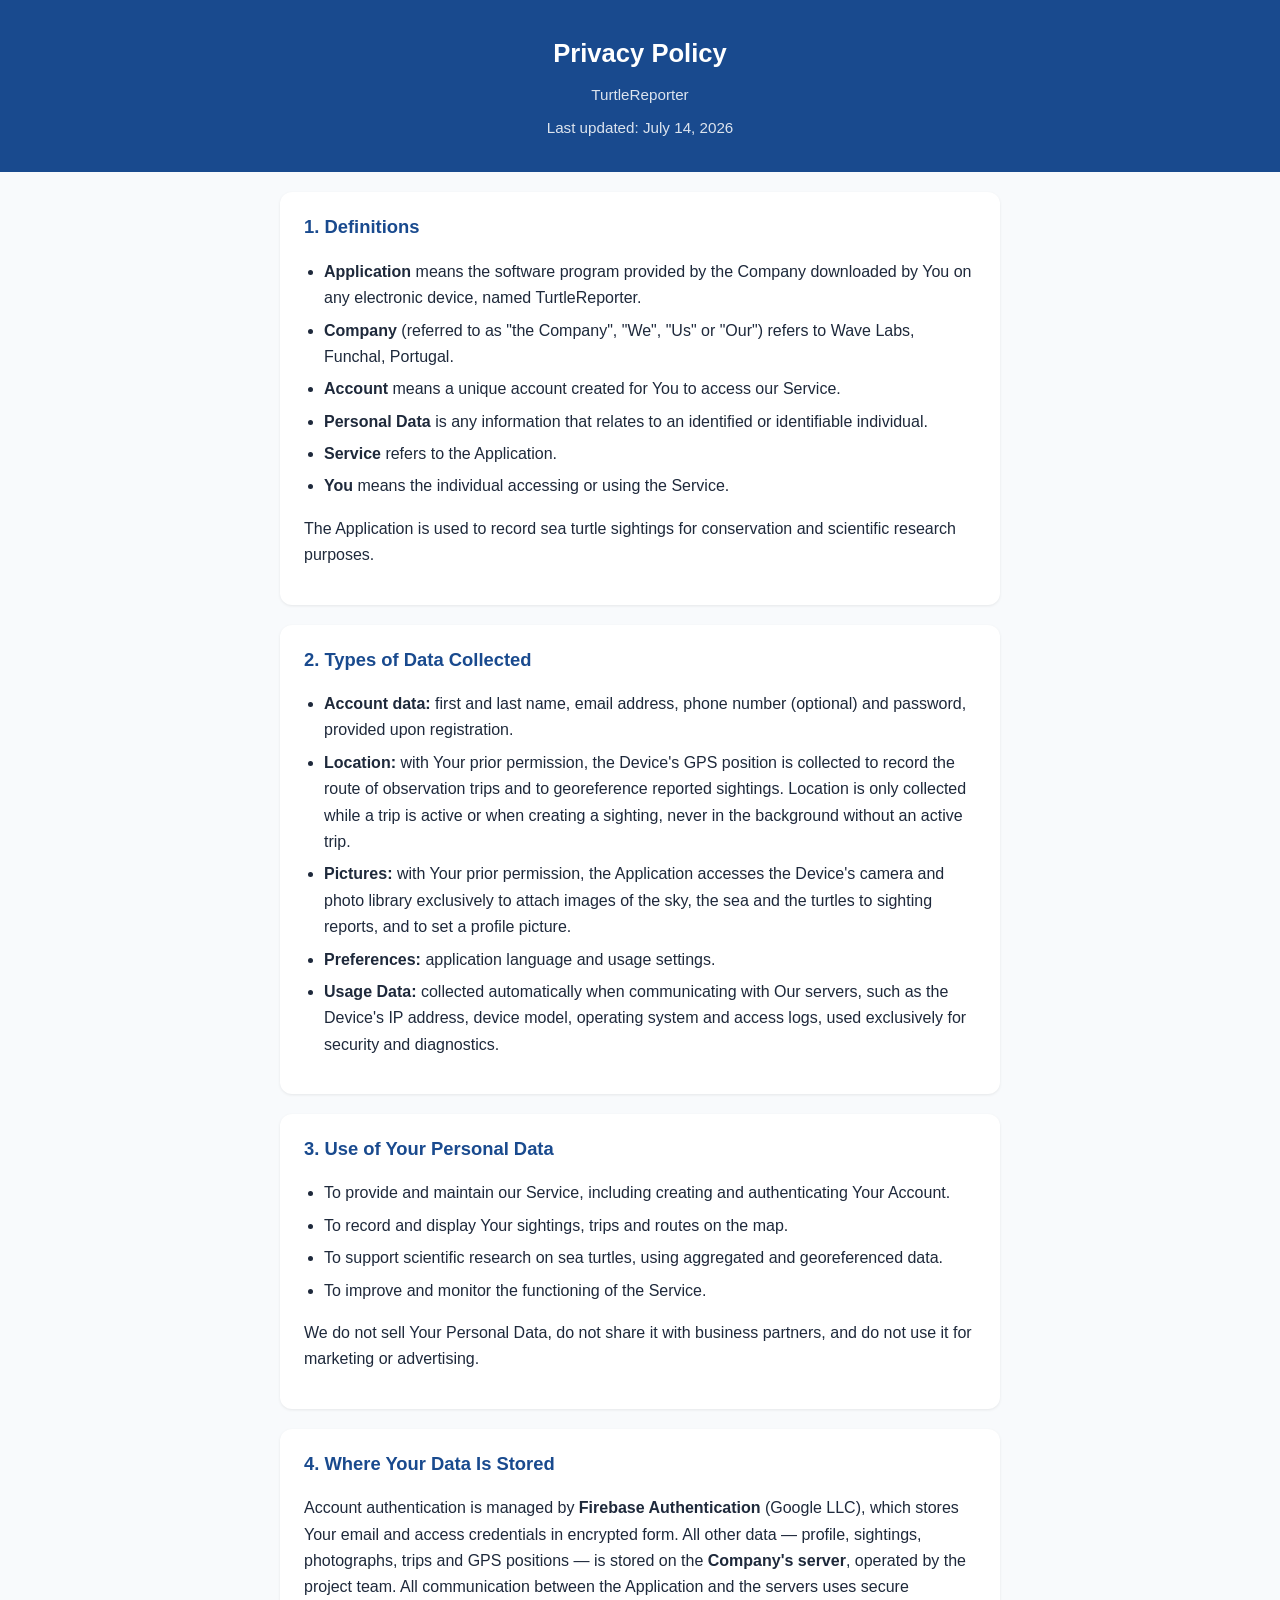
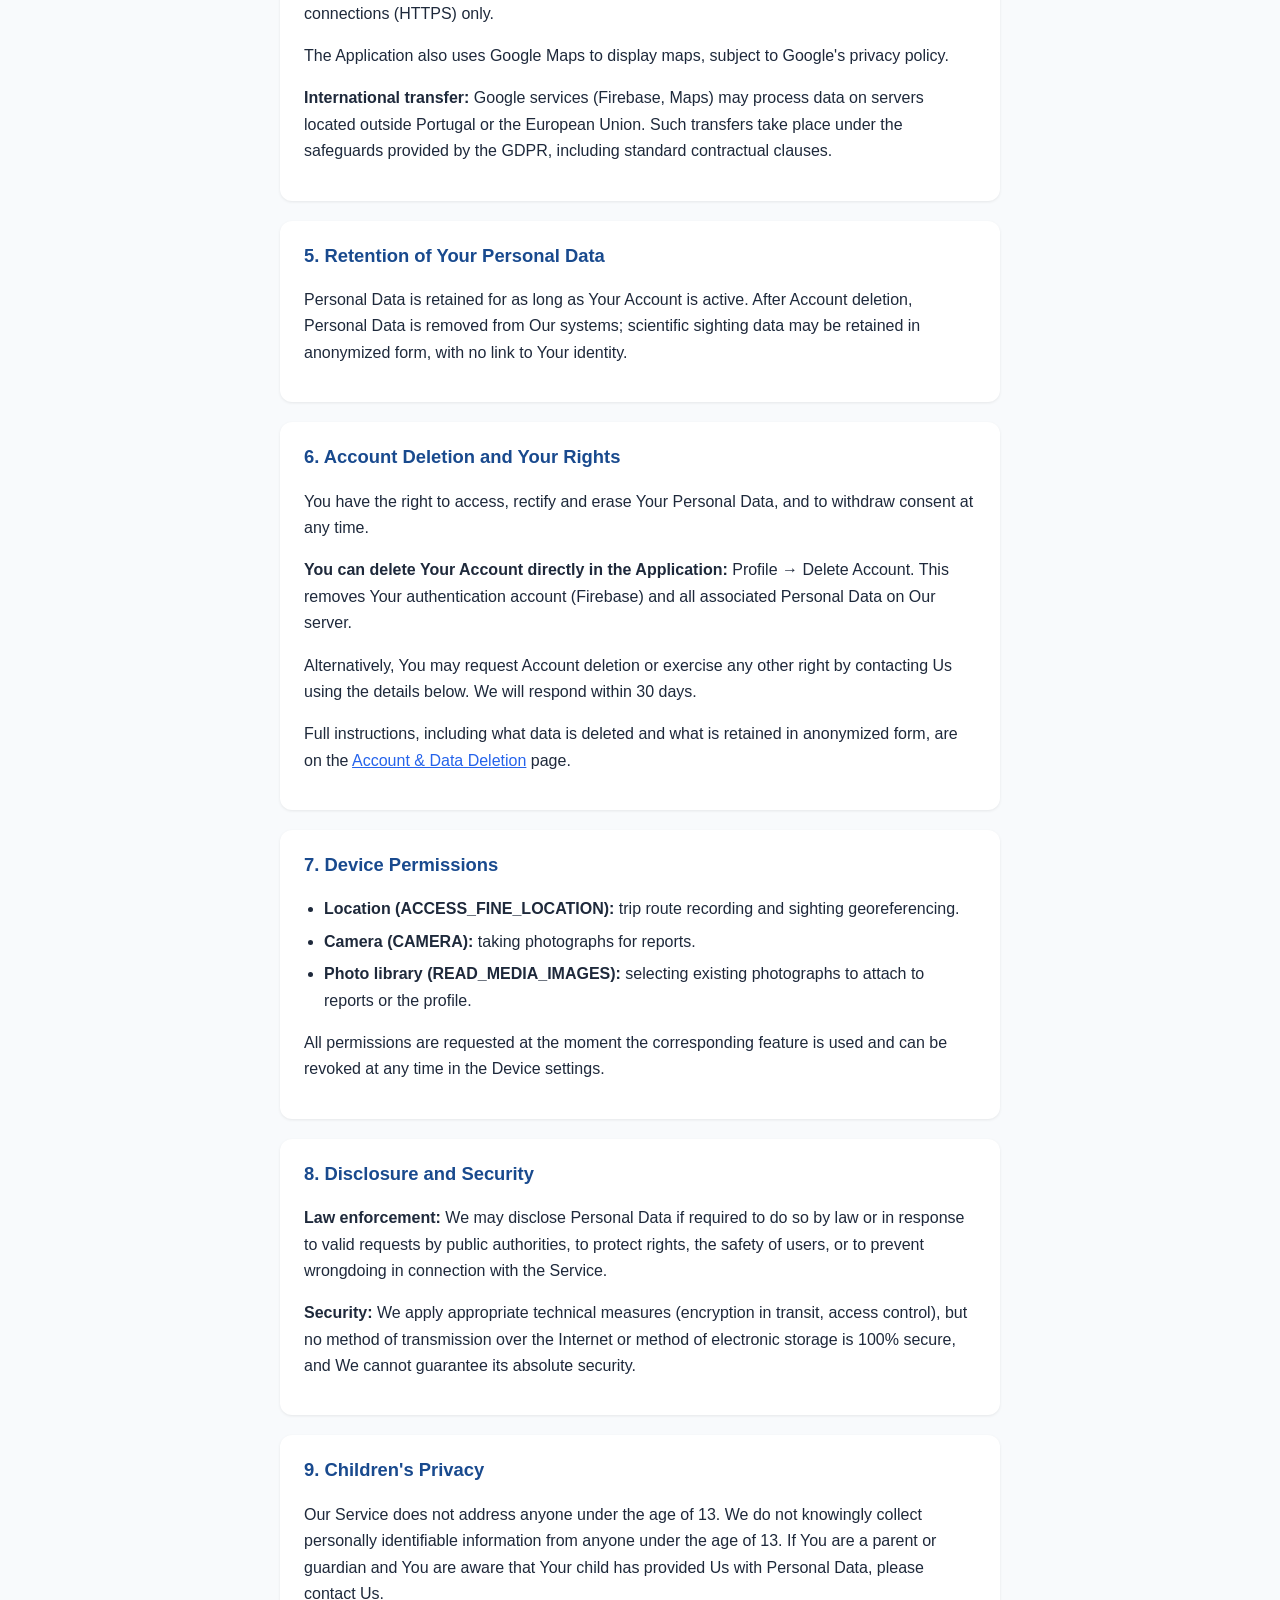
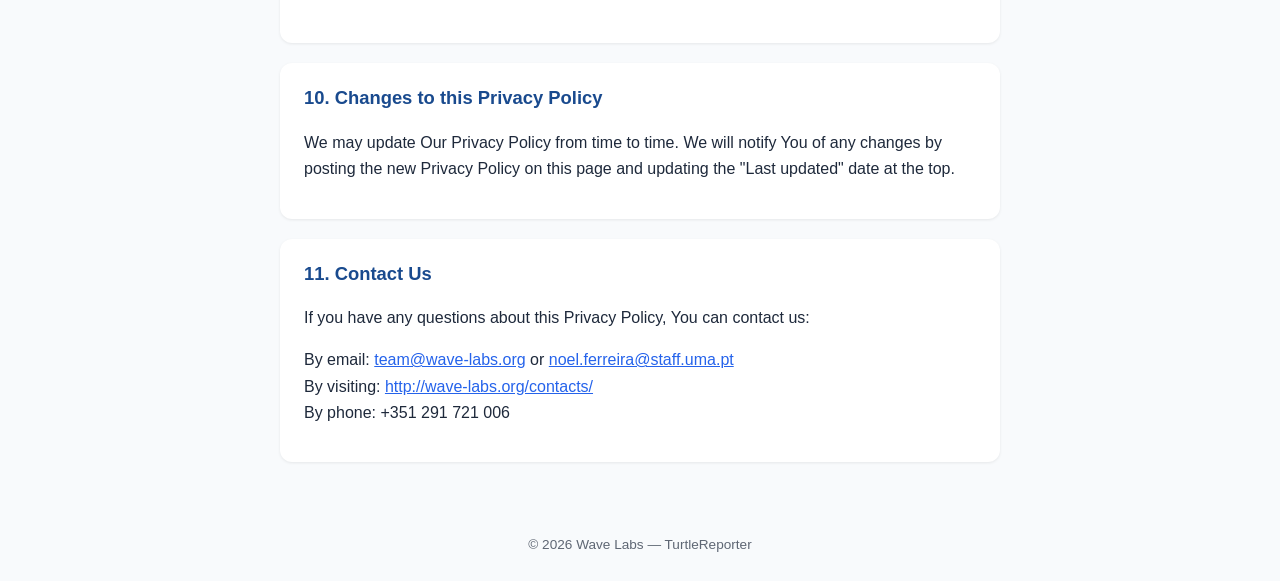
==== commit 8efe2364: "link account deletion page + add #account-deletion anchor" ====
--- a/index.html
+++ b/index.html
@@ -71,11 +71,12 @@
 <h2>5. Retention of Your Personal Data</h2>
 <p>Personal Data is retained for as long as Your Account is active. After Account deletion, Personal Data is removed from Our systems; scientific sighting data may be retained in anonymized form, with no link to Your identity.</p>
 </section>
-<section>
+<section id="account-deletion">
 <h2>6. Account Deletion and Your Rights</h2>
 <p>You have the right to access, rectify and erase Your Personal Data, and to withdraw consent at any time.</p>
 <p><strong>You can delete Your Account directly in the Application:</strong> Profile → Delete Account. This removes Your authentication account (Firebase) and all associated Personal Data on Our server.</p>
 <p>Alternatively, You may request Account deletion or exercise any other right by contacting Us using the details below. We will respond within 30 days.</p>
+<p>Full instructions, including what data is deleted and what is retained in anonymized form, are on the <a href="./delete-account.html">Account &amp; Data Deletion</a> page.</p>
 </section>
 <section>
 <h2>7. Device Permissions</h2>
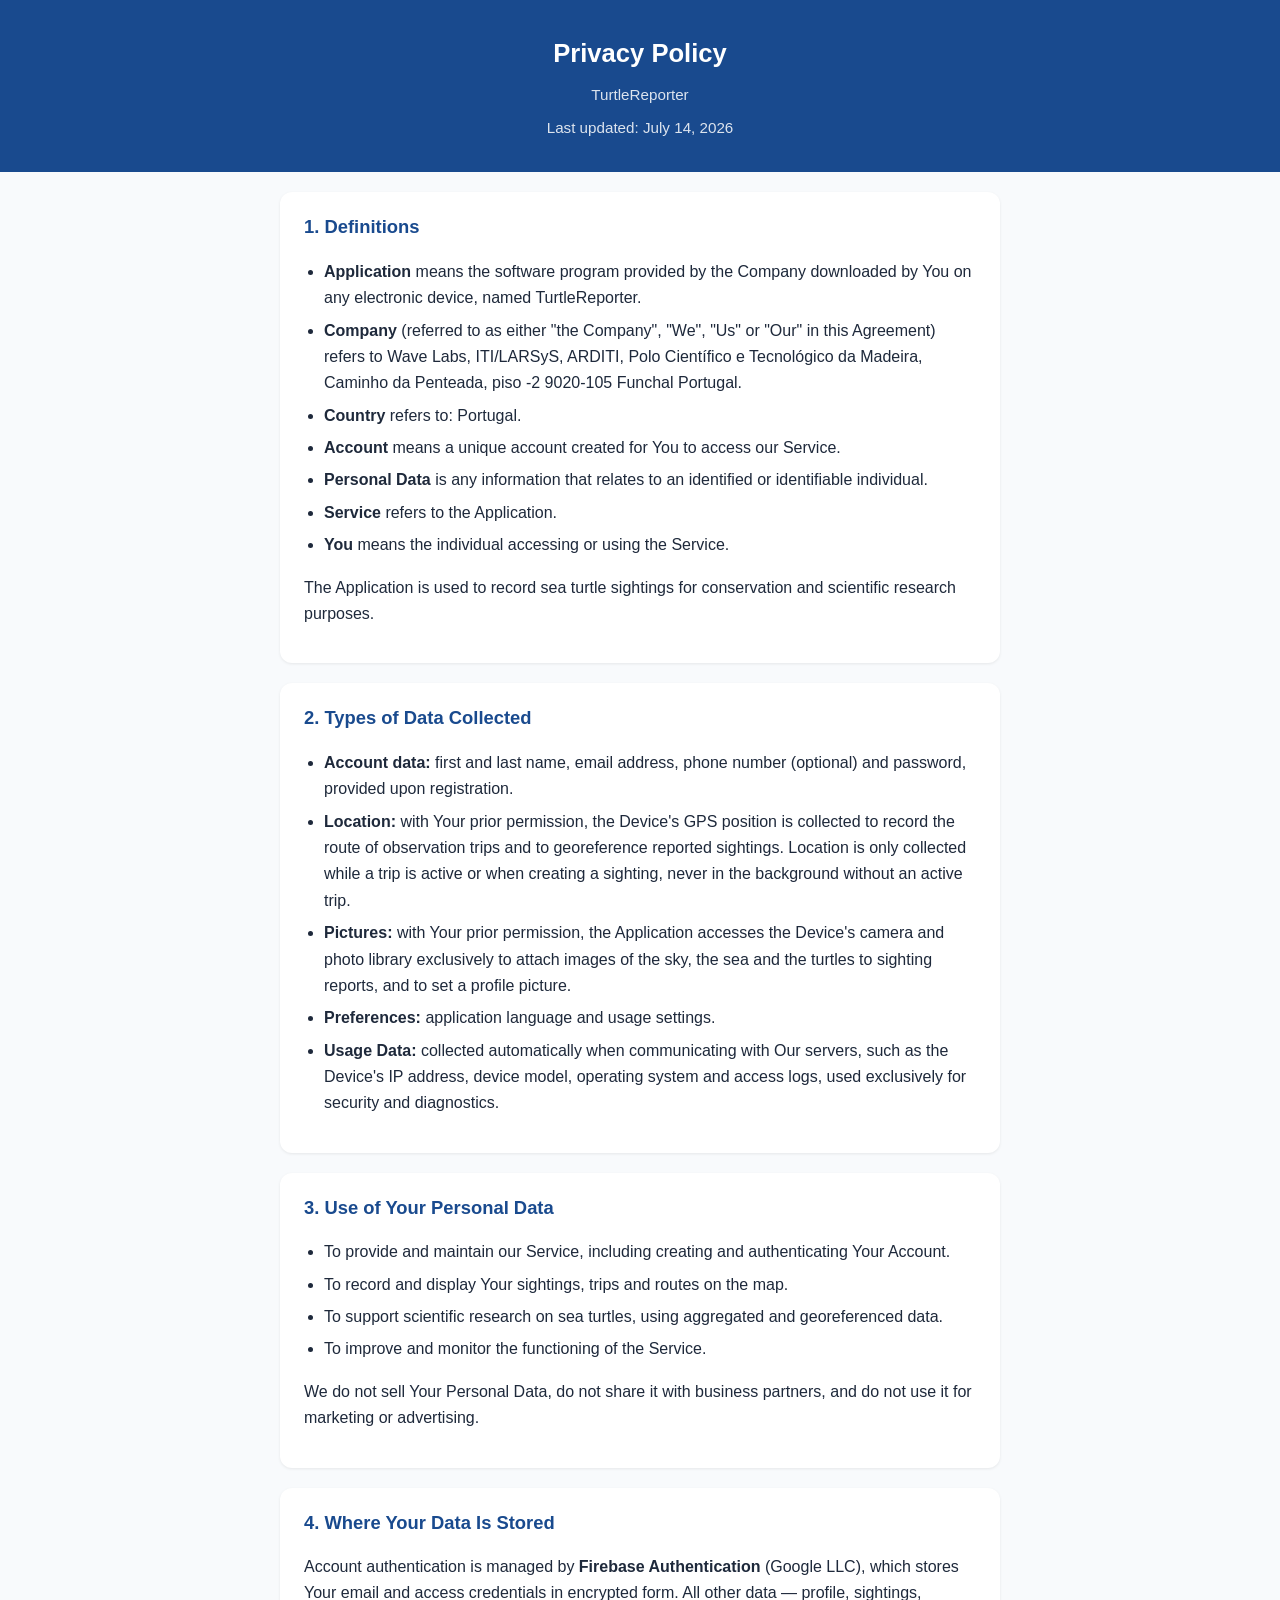
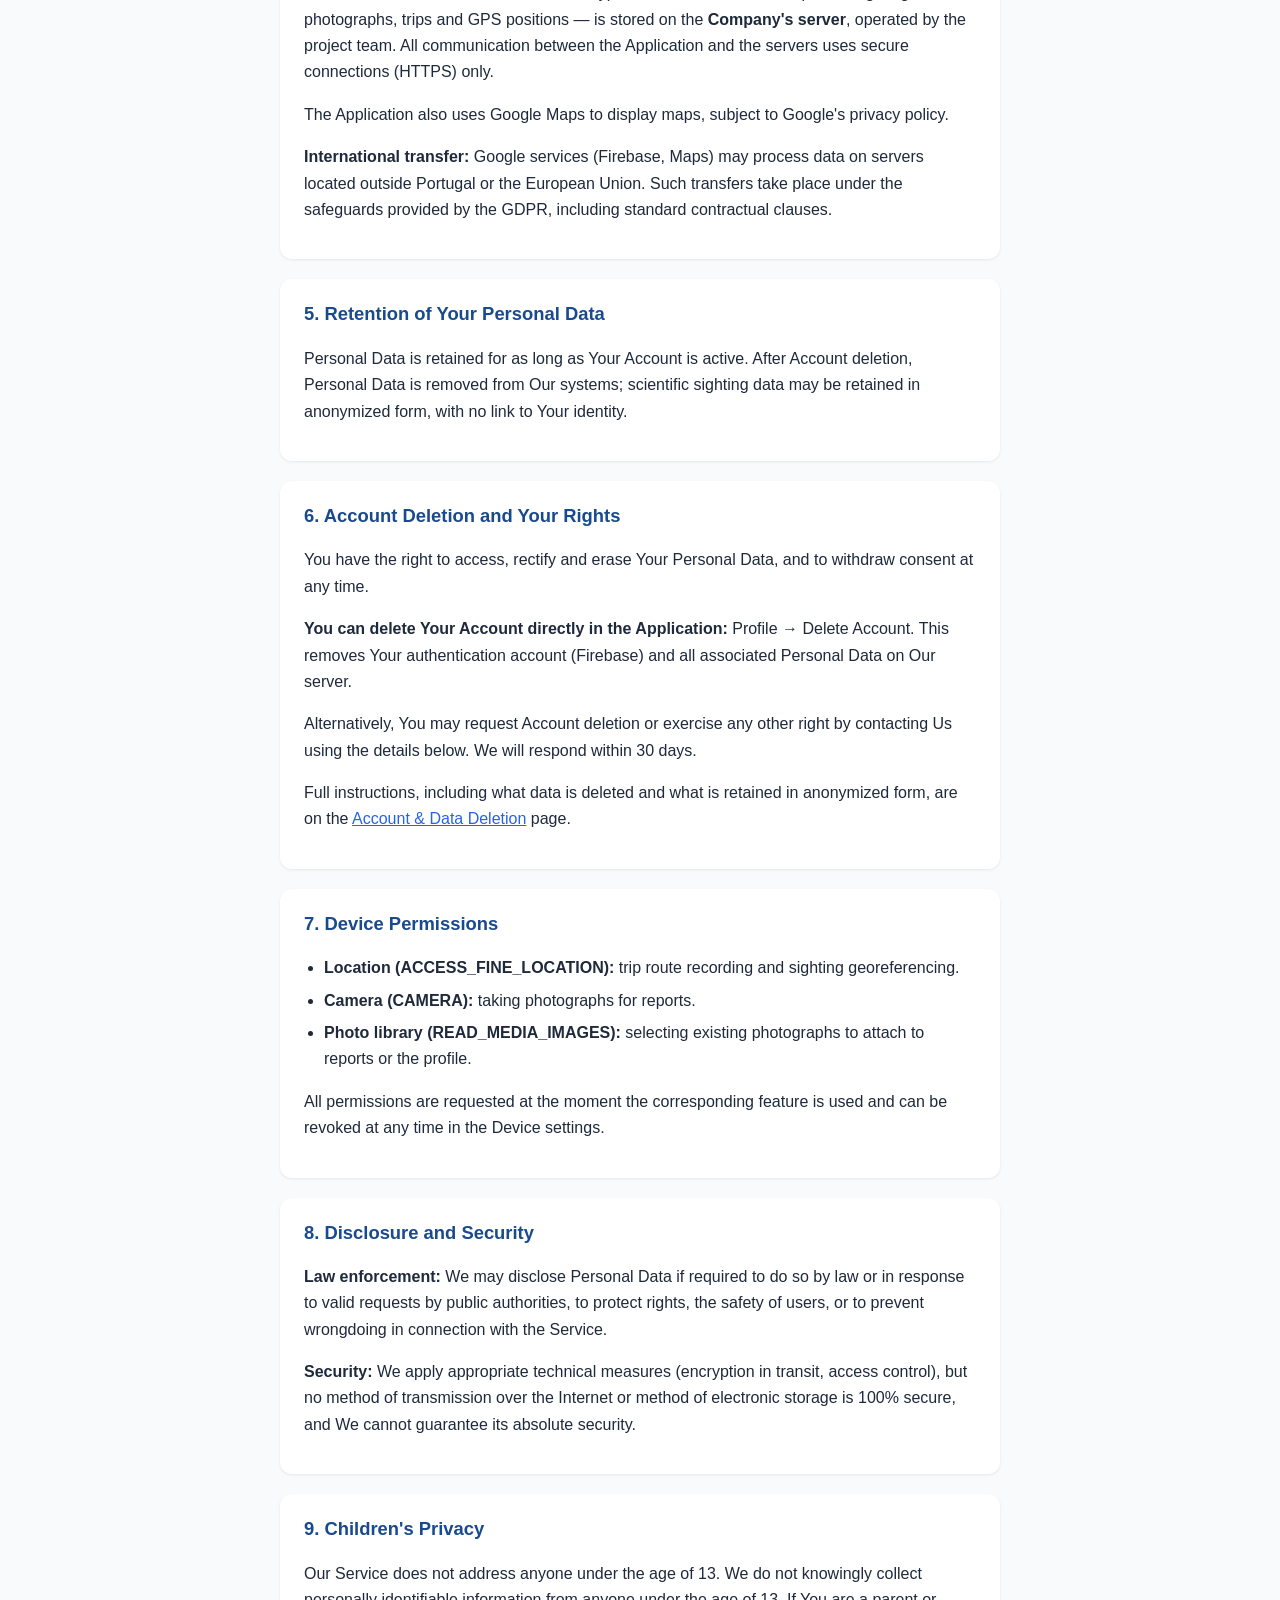
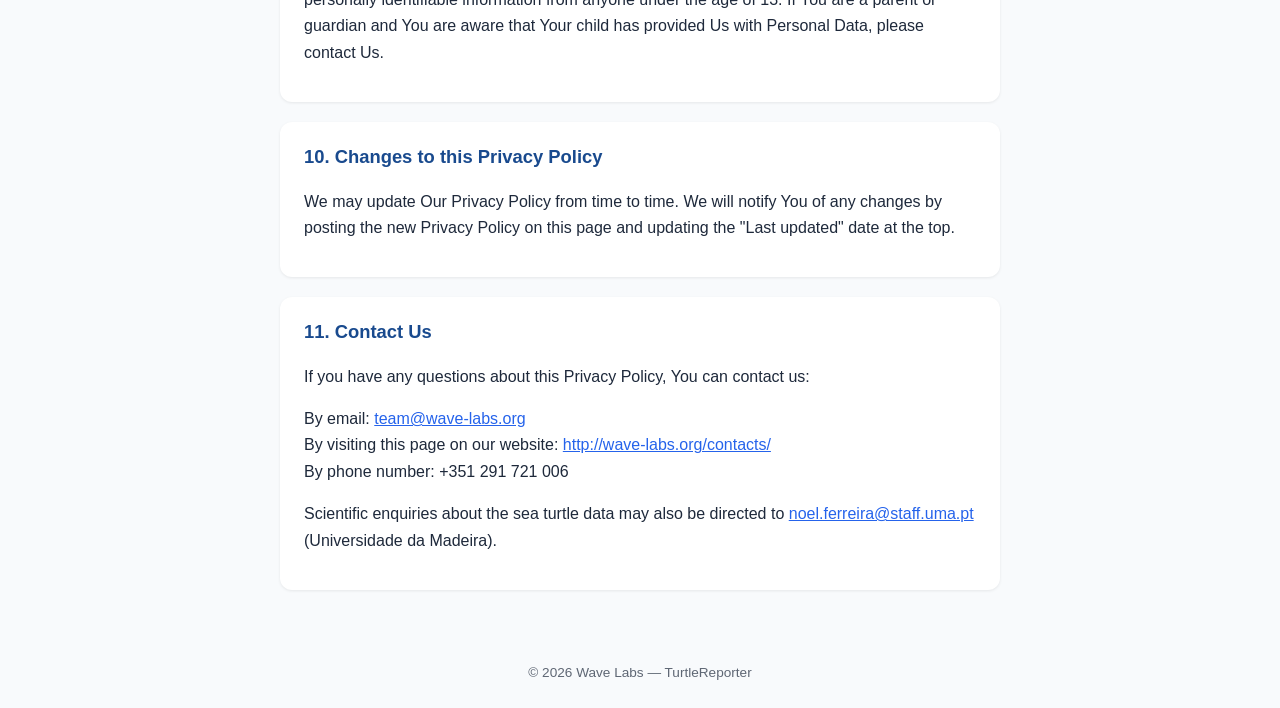
==== commit cdd9bf85: "align legal entity and contacts with Wave Labs pattern" ====
--- a/index.html
+++ b/index.html
@@ -33,7 +33,8 @@
 <h2>1. Definitions</h2>
 <ul>
 <li><strong>Application</strong> means the software program provided by the Company downloaded by You on any electronic device, named TurtleReporter.</li>
-<li><strong>Company</strong> (referred to as "the Company", "We", "Us" or "Our") refers to Wave Labs, Funchal, Portugal.</li>
+<li><strong>Company</strong> (referred to as either "the Company", "We", "Us" or "Our" in this Agreement) refers to Wave Labs, ITI/LARSyS, ARDITI, Polo Científico e Tecnológico da Madeira, Caminho da Penteada, piso -2 9020-105 Funchal Portugal.</li>
+<li><strong>Country</strong> refers to: Portugal.</li>
 <li><strong>Account</strong> means a unique account created for You to access our Service.</li>
 <li><strong>Personal Data</strong> is any information that relates to an identified or identifiable individual.</li>
 <li><strong>Service</strong> refers to the Application.</li>
@@ -103,9 +104,10 @@
 <section>
 <h2>11. Contact Us</h2>
 <p>If you have any questions about this Privacy Policy, You can contact us:</p>
-<p>By email: <a href="mailto:team@wave-labs.org">team@wave-labs.org</a> or <a href="mailto:noel.ferreira@staff.uma.pt">noel.ferreira@staff.uma.pt</a><br>
-By visiting: <a href="http://wave-labs.org/contacts/">http://wave-labs.org/contacts/</a><br>
-By phone: +351 291 721 006</p>
+<p>By email: <a href="mailto:team@wave-labs.org">team@wave-labs.org</a><br>
+By visiting this page on our website: <a href="http://wave-labs.org/contacts/">http://wave-labs.org/contacts/</a><br>
+By phone number: +351 291 721 006</p>
+<p>Scientific enquiries about the sea turtle data may also be directed to <a href="mailto:noel.ferreira@staff.uma.pt">noel.ferreira@staff.uma.pt</a> (Universidade da Madeira).</p>
 </section>
 </main>
 <footer>© 2026 Wave Labs — TurtleReporter</footer>
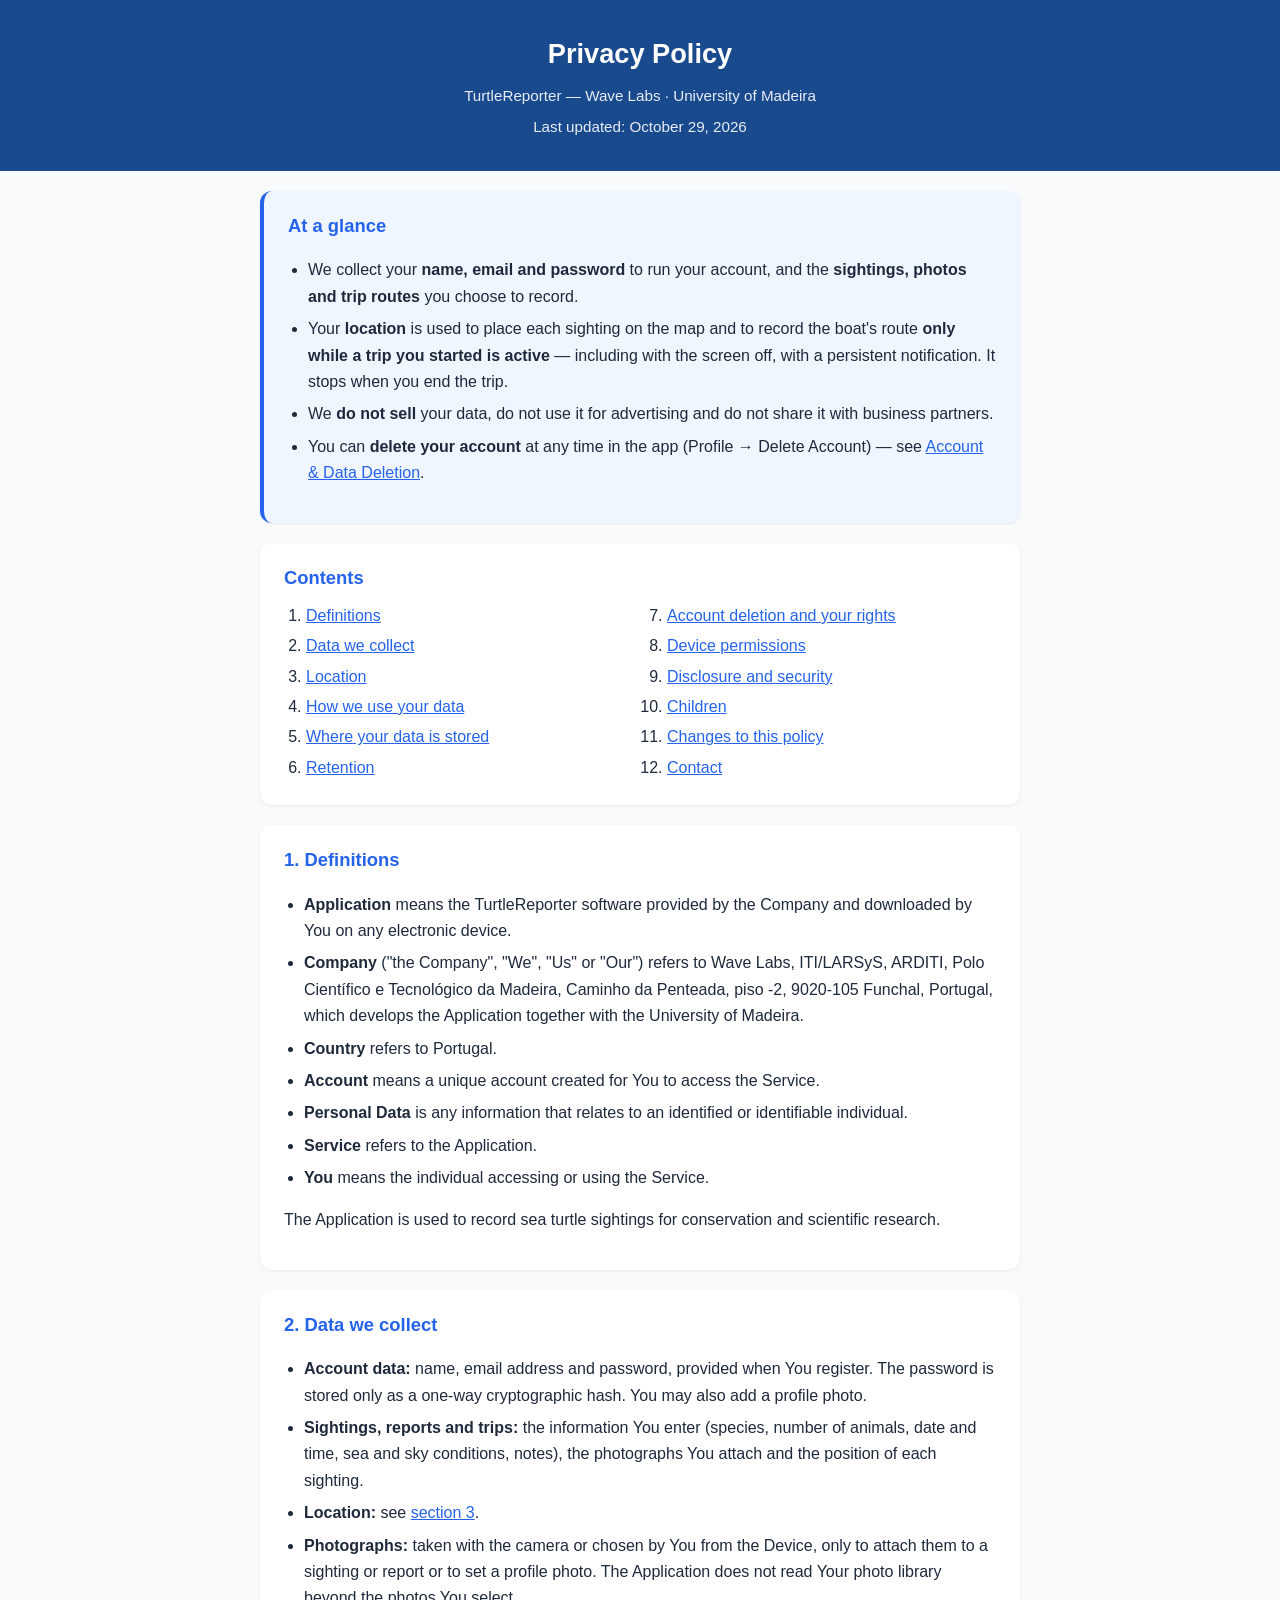
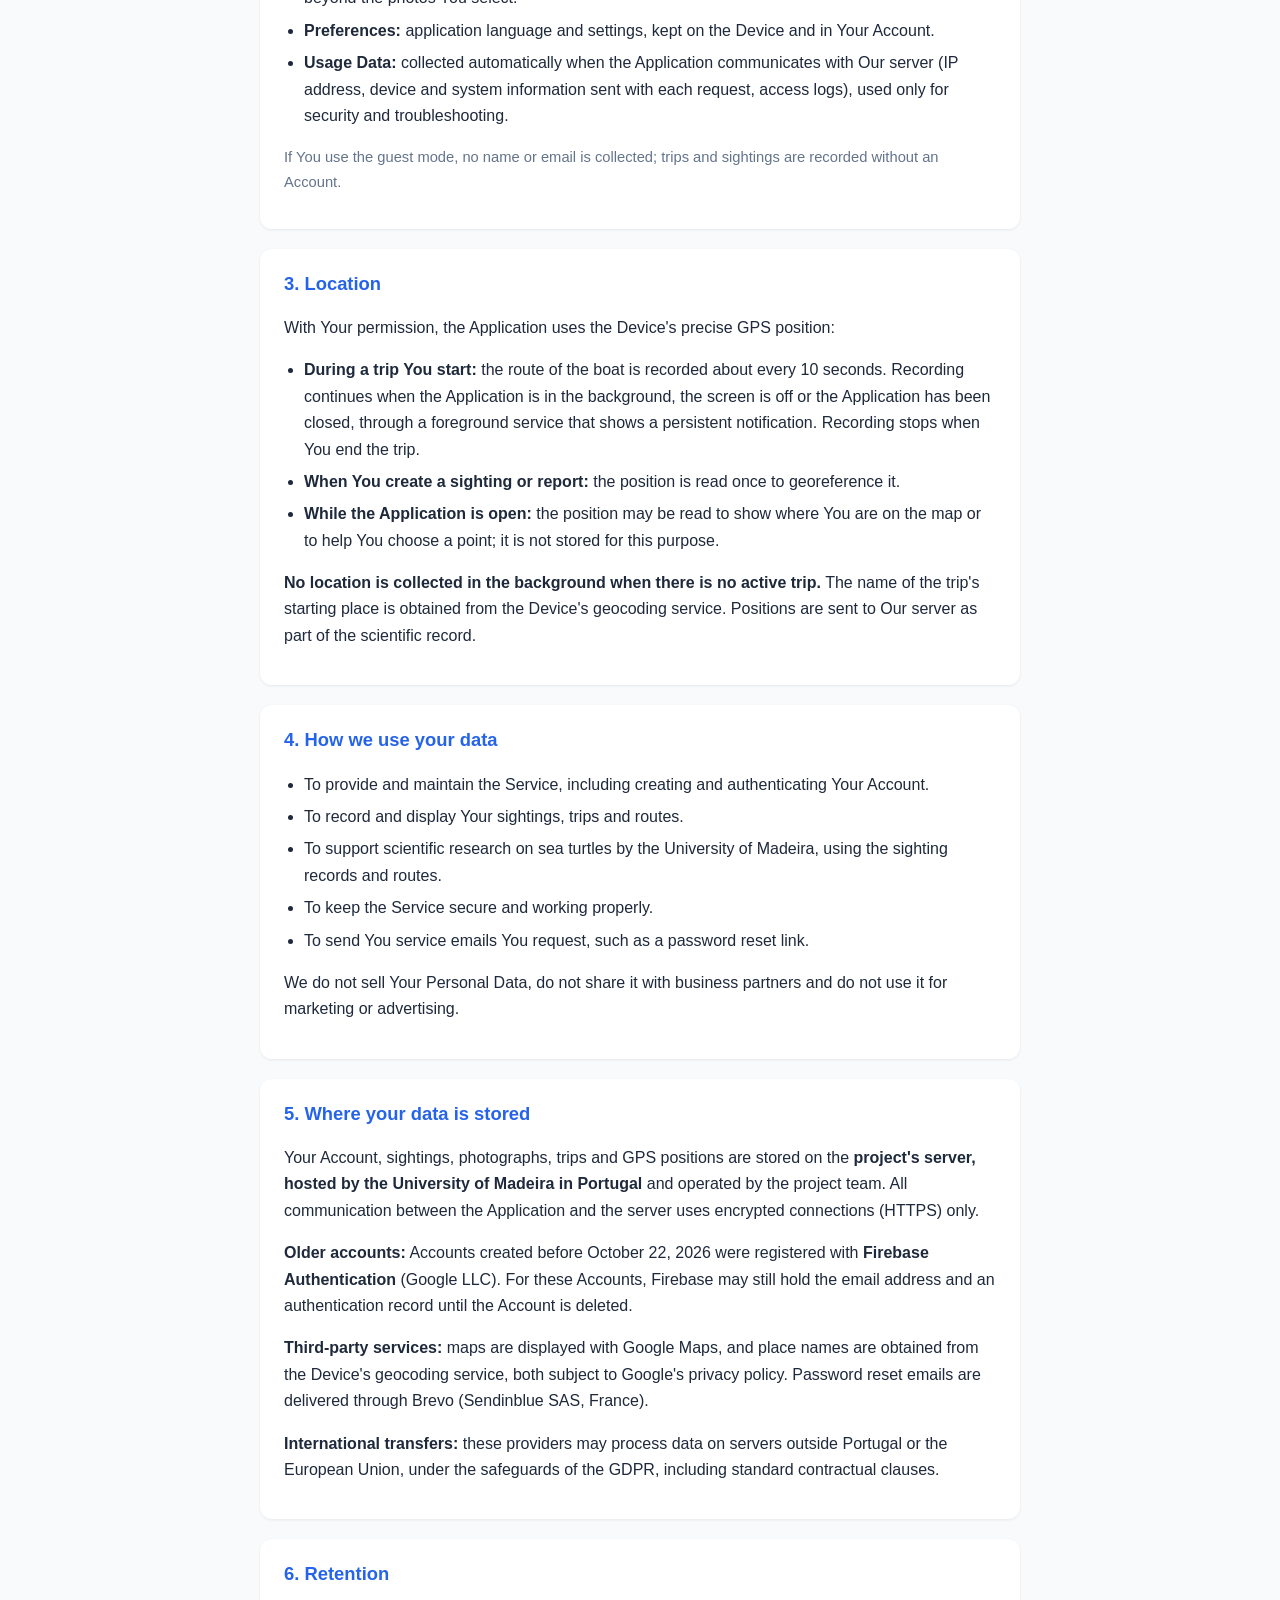
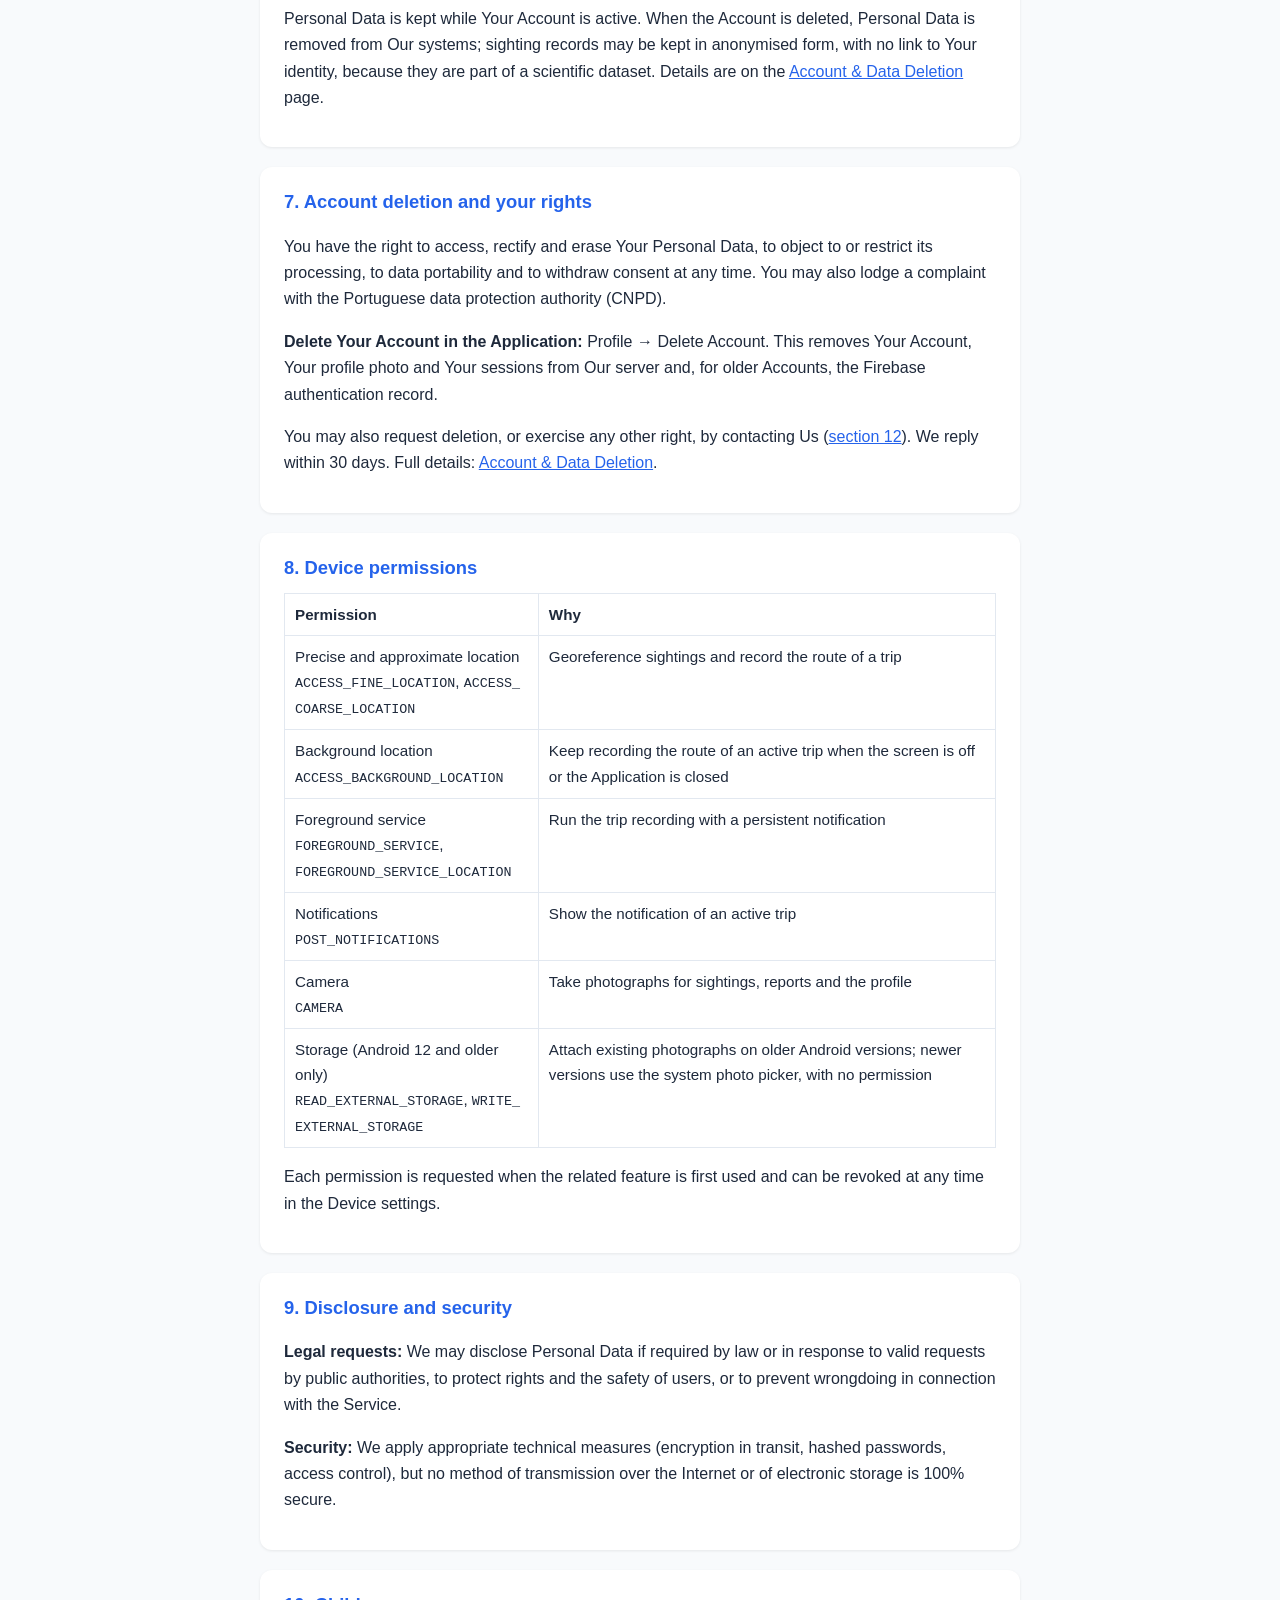
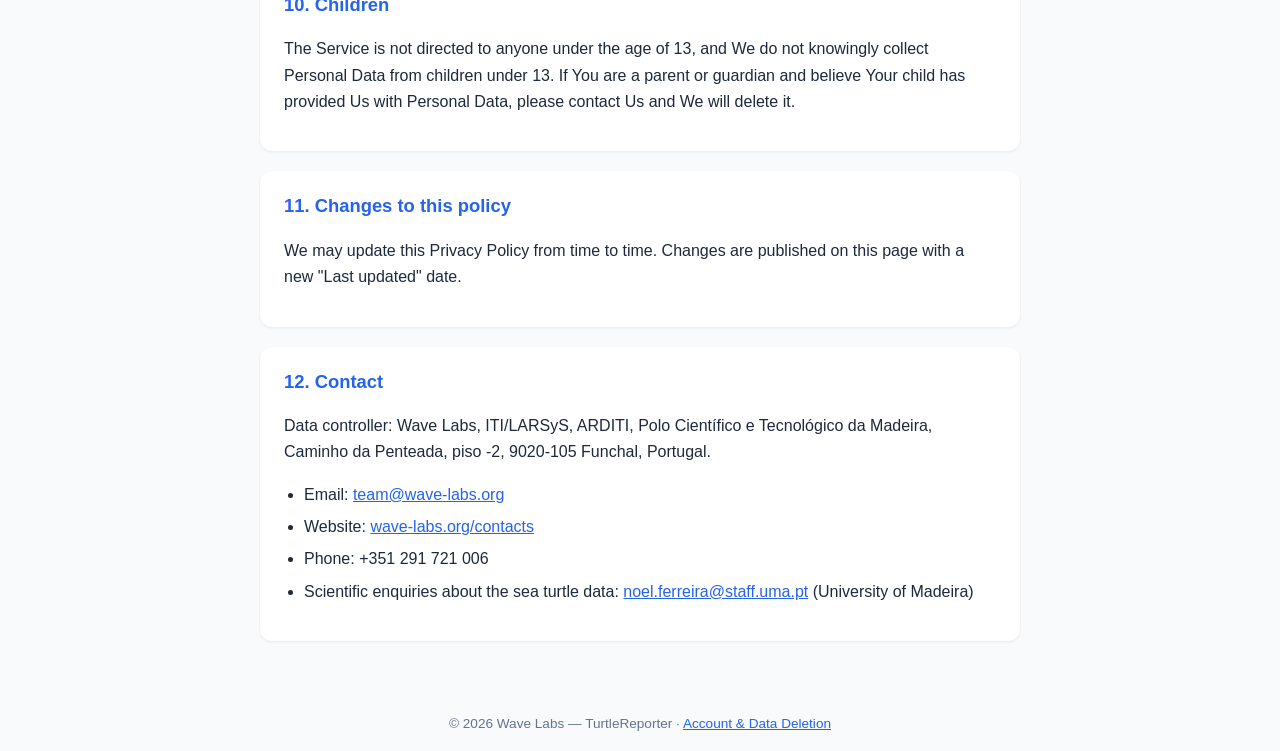
==== commit 1e9d2859: "Atualiza a política de privacidade e a página de eliminação (out/2026) Localização em 2.º plano dura" ====
--- a/index.html
+++ b/index.html
@@ -3,113 +3,185 @@
 <head>
 <meta charset="UTF-8">
 <meta name="viewport" content="width=device-width, initial-scale=1.0">
+<meta name="description" content="Privacy Policy of the TurtleReporter app (sea turtle sightings, Wave Labs and University of Madeira).">
 <title>Privacy Policy — TurtleReporter</title>
 <style>
-:root{color-scheme:light dark}
-body{font-family:-apple-system,BlinkMacSystemFont,"Segoe UI",Roboto,Arial,sans-serif;line-height:1.65;margin:0;padding:0 16px;background:#f8fafc;color:#1e293b}
-@media (prefers-color-scheme:dark){body{background:#0f172a;color:#e2e8f0}header{background:#1e3a5f}section{background:#1e293b}}
-main{max-width:720px;margin:0 auto;padding-bottom:48px}
-header{background:#194a8e;color:#fff;margin:0 -16px;padding:32px 16px;text-align:center}
-header h1{margin:0;font-size:1.6rem}
-header p{margin:8px 0 0;opacity:.85;font-size:.95rem}
-section{background:#fff;border-radius:12px;padding:20px 24px;margin-top:20px;box-shadow:0 1px 3px rgba(0,0,0,.08)}
-h2{font-size:1.15rem;color:#194a8e;margin-top:0}
-@media (prefers-color-scheme:dark){h2{color:#7eb3ff}}
+:root{color-scheme:light dark;--bg:#f8fafc;--fg:#1e293b;--muted:#64748b;--card:#fff;--brand:#194a8e;--accent:#2563eb;--soft:#eff6ff;--line:#e2e8f0}
+@media (prefers-color-scheme:dark){:root{--bg:#0f172a;--fg:#e2e8f0;--muted:#94a3b8;--card:#1e293b;--brand:#1e3a5f;--accent:#7eb3ff;--soft:#172554;--line:#334155}}
+*{box-sizing:border-box}
+body{font-family:-apple-system,BlinkMacSystemFont,"Segoe UI",Roboto,Arial,sans-serif;line-height:1.65;margin:0;padding:0 16px;background:var(--bg);color:var(--fg);font-size:16px}
+header{background:var(--brand);color:#fff;margin:0 -16px;padding:32px 16px;text-align:center}
+header h1{margin:0;font-size:1.7rem}
+header p{margin:6px 0 0;opacity:.9;font-size:.95rem}
+main{max-width:760px;margin:0 auto;padding-bottom:48px}
+section,nav,.summary{background:var(--card);border-radius:12px;padding:20px 24px;margin-top:20px;box-shadow:0 1px 3px rgba(0,0,0,.08)}
+.summary{background:var(--soft);border-left:4px solid var(--accent)}
+.summary h2{margin-top:0}
+h2{font-size:1.15rem;color:var(--accent);margin:0 0 10px}
+h3{font-size:1rem;margin:16px 0 6px}
+nav ol{margin:0;padding-left:22px;columns:2;column-gap:32px}
+nav li{margin-bottom:4px;break-inside:avoid}
 ul{padding-left:20px}
 li{margin-bottom:6px}
-a{color:#2563eb;word-break:break-all}
-footer{text-align:center;font-size:.85rem;opacity:.7;padding:24px 0}
-@media (max-width:480px){section{padding:16px}header h1{font-size:1.3rem}}
+a{color:var(--accent);overflow-wrap:anywhere}
+table{width:100%;border-collapse:collapse;font-size:.95rem}
+td,th{border:1px solid var(--line);padding:8px 10px;text-align:left;vertical-align:top}
+th{font-weight:600}
+code{font-size:.88em;font-weight:400}
+.muted{color:var(--muted);font-size:.92rem}
+footer{text-align:center;font-size:.85rem;color:var(--muted);padding:24px 0}
+@media (max-width:560px){section,nav,.summary{padding:16px}header h1{font-size:1.35rem}nav ol{columns:1}table,tbody,tr,td{display:block;width:100%}tr:first-child{display:none}tr{border-top:1px solid var(--line);padding:10px 0}td{border:0;padding:2px 0}td:first-child{font-weight:600}}
+@media print{body{background:#fff;color:#000}header{background:#fff;color:#000}section,nav,.summary{box-shadow:none;border:1px solid #ccc}}
 </style>
 </head>
 <body>
 <header>
 <h1>Privacy Policy</h1>
-<p>TurtleReporter</p>
-<p>Last updated: July 14, 2026</p>
+<p>TurtleReporter — Wave Labs · University of Madeira</p>
+<p>Last updated: October 29, 2026</p>
 </header>
 <main>
-<section>
+
+<div class="summary">
+<h2>At a glance</h2>
+<ul>
+<li>We collect your <strong>name, email and password</strong> to run your account, and the <strong>sightings, photos and trip routes</strong> you choose to record.</li>
+<li>Your <strong>location</strong> is used to place each sighting on the map and to record the boat's route <strong>only while a trip you started is active</strong> — including with the screen off, with a persistent notification. It stops when you end the trip.</li>
+<li>We <strong>do not sell</strong> your data, do not use it for advertising and do not share it with business partners.</li>
+<li>You can <strong>delete your account</strong> at any time in the app (Profile → Delete Account) — see <a href="./delete-account.html">Account &amp; Data Deletion</a>.</li>
+</ul>
+</div>
+
+<nav aria-label="Contents">
+<h2>Contents</h2>
+<ol>
+<li><a href="#definitions">Definitions</a></li>
+<li><a href="#data">Data we collect</a></li>
+<li><a href="#location">Location</a></li>
+<li><a href="#use">How we use your data</a></li>
+<li><a href="#storage">Where your data is stored</a></li>
+<li><a href="#retention">Retention</a></li>
+<li><a href="#account-deletion">Account deletion and your rights</a></li>
+<li><a href="#permissions">Device permissions</a></li>
+<li><a href="#security">Disclosure and security</a></li>
+<li><a href="#children">Children</a></li>
+<li><a href="#changes">Changes to this policy</a></li>
+<li><a href="#contact">Contact</a></li>
+</ol>
+</nav>
+
+<section id="definitions">
 <h2>1. Definitions</h2>
 <ul>
-<li><strong>Application</strong> means the software program provided by the Company downloaded by You on any electronic device, named TurtleReporter.</li>
-<li><strong>Company</strong> (referred to as either "the Company", "We", "Us" or "Our" in this Agreement) refers to Wave Labs, ITI/LARSyS, ARDITI, Polo Científico e Tecnológico da Madeira, Caminho da Penteada, piso -2 9020-105 Funchal Portugal.</li>
-<li><strong>Country</strong> refers to: Portugal.</li>
-<li><strong>Account</strong> means a unique account created for You to access our Service.</li>
+<li><strong>Application</strong> means the TurtleReporter software provided by the Company and downloaded by You on any electronic device.</li>
+<li><strong>Company</strong> ("the Company", "We", "Us" or "Our") refers to Wave Labs, ITI/LARSyS, ARDITI, Polo Científico e Tecnológico da Madeira, Caminho da Penteada, piso -2, 9020-105 Funchal, Portugal, which develops the Application together with the University of Madeira.</li>
+<li><strong>Country</strong> refers to Portugal.</li>
+<li><strong>Account</strong> means a unique account created for You to access the Service.</li>
 <li><strong>Personal Data</strong> is any information that relates to an identified or identifiable individual.</li>
 <li><strong>Service</strong> refers to the Application.</li>
 <li><strong>You</strong> means the individual accessing or using the Service.</li>
 </ul>
-<p>The Application is used to record sea turtle sightings for conservation and scientific research purposes.</p>
+<p>The Application is used to record sea turtle sightings for conservation and scientific research.</p>
 </section>
-<section>
-<h2>2. Types of Data Collected</h2>
+
+<section id="data">
+<h2>2. Data we collect</h2>
 <ul>
-<li><strong>Account data:</strong> first and last name, email address, phone number (optional) and password, provided upon registration.</li>
-<li><strong>Location:</strong> with Your prior permission, the Device's GPS position is collected to record the route of observation trips and to georeference reported sightings. Location is only collected while a trip is active or when creating a sighting, never in the background without an active trip.</li>
-<li><strong>Pictures:</strong> with Your prior permission, the Application accesses the Device's camera and photo library exclusively to attach images of the sky, the sea and the turtles to sighting reports, and to set a profile picture.</li>
-<li><strong>Preferences:</strong> application language and usage settings.</li>
-<li><strong>Usage Data:</strong> collected automatically when communicating with Our servers, such as the Device's IP address, device model, operating system and access logs, used exclusively for security and diagnostics.</li>
+<li><strong>Account data:</strong> name, email address and password, provided when You register. The password is stored only as a one-way cryptographic hash. You may also add a profile photo.</li>
+<li><strong>Sightings, reports and trips:</strong> the information You enter (species, number of animals, date and time, sea and sky conditions, notes), the photographs You attach and the position of each sighting.</li>
+<li><strong>Location:</strong> see <a href="#location">section 3</a>.</li>
+<li><strong>Photographs:</strong> taken with the camera or chosen by You from the Device, only to attach them to a sighting or report or to set a profile photo. The Application does not read Your photo library beyond the photos You select.</li>
+<li><strong>Preferences:</strong> application language and settings, kept on the Device and in Your Account.</li>
+<li><strong>Usage Data:</strong> collected automatically when the Application communicates with Our server (IP address, device and system information sent with each request, access logs), used only for security and troubleshooting.</li>
+</ul>
+<p class="muted">If You use the guest mode, no name or email is collected; trips and sightings are recorded without an Account.</p>
+</section>
+
+<section id="location">
+<h2>3. Location</h2>
+<p>With Your permission, the Application uses the Device's precise GPS position:</p>
+<ul>
+<li><strong>During a trip You start:</strong> the route of the boat is recorded about every 10 seconds. Recording continues when the Application is in the background, the screen is off or the Application has been closed, through a foreground service that shows a persistent notification. Recording stops when You end the trip.</li>
+<li><strong>When You create a sighting or report:</strong> the position is read once to georeference it.</li>
+<li><strong>While the Application is open:</strong> the position may be read to show where You are on the map or to help You choose a point; it is not stored for this purpose.</li>
+</ul>
+<p><strong>No location is collected in the background when there is no active trip.</strong> The name of the trip's starting place is obtained from the Device's geocoding service. Positions are sent to Our server as part of the scientific record.</p>
+</section>
+
+<section id="use">
+<h2>4. How we use your data</h2>
+<ul>
+<li>To provide and maintain the Service, including creating and authenticating Your Account.</li>
+<li>To record and display Your sightings, trips and routes.</li>
+<li>To support scientific research on sea turtles by the University of Madeira, using the sighting records and routes.</li>
+<li>To keep the Service secure and working properly.</li>
+<li>To send You service emails You request, such as a password reset link.</li>
+</ul>
+<p>We do not sell Your Personal Data, do not share it with business partners and do not use it for marketing or advertising.</p>
+</section>
+
+<section id="storage">
+<h2>5. Where your data is stored</h2>
+<p>Your Account, sightings, photographs, trips and GPS positions are stored on the <strong>project's server, hosted by the University of Madeira in Portugal</strong> and operated by the project team. All communication between the Application and the server uses encrypted connections (HTTPS) only.</p>
+<p><strong>Older accounts:</strong> Accounts created before October 22, 2026 were registered with <strong>Firebase Authentication</strong> (Google LLC). For these Accounts, Firebase may still hold the email address and an authentication record until the Account is deleted.</p>
+<p><strong>Third-party services:</strong> maps are displayed with Google Maps, and place names are obtained from the Device's geocoding service, both subject to Google's privacy policy. Password reset emails are delivered through Brevo (Sendinblue SAS, France).</p>
+<p><strong>International transfers:</strong> these providers may process data on servers outside Portugal or the European Union, under the safeguards of the GDPR, including standard contractual clauses.</p>
+</section>
+
+<section id="retention">
+<h2>6. Retention</h2>
+<p>Personal Data is kept while Your Account is active. When the Account is deleted, Personal Data is removed from Our systems; sighting records may be kept in anonymised form, with no link to Your identity, because they are part of a scientific dataset. Details are on the <a href="./delete-account.html">Account &amp; Data Deletion</a> page.</p>
+</section>
+
+<section id="account-deletion">
+<h2>7. Account deletion and your rights</h2>
+<p>You have the right to access, rectify and erase Your Personal Data, to object to or restrict its processing, to data portability and to withdraw consent at any time. You may also lodge a complaint with the Portuguese data protection authority (CNPD).</p>
+<p><strong>Delete Your Account in the Application:</strong> Profile → Delete Account. This removes Your Account, Your profile photo and Your sessions from Our server and, for older Accounts, the Firebase authentication record.</p>
+<p>You may also request deletion, or exercise any other right, by contacting Us (<a href="#contact">section 12</a>). We reply within 30 days. Full details: <a href="./delete-account.html">Account &amp; Data Deletion</a>.</p>
+</section>
+
+<section id="permissions">
+<h2>8. Device permissions</h2>
+<table>
+<tr><th>Permission</th><th>Why</th></tr>
+<tr><td>Precise and approximate location<br><code>ACCESS_<wbr>FINE_<wbr>LOCATION</code>, <code>ACCESS_<wbr>COARSE_<wbr>LOCATION</code></td><td>Georeference sightings and record the route of a trip</td></tr>
+<tr><td>Background location<br><code>ACCESS_<wbr>BACKGROUND_<wbr>LOCATION</code></td><td>Keep recording the route of an active trip when the screen is off or the Application is closed</td></tr>
+<tr><td>Foreground service<br><code>FOREGROUND_<wbr>SERVICE</code>, <code>FOREGROUND_<wbr>SERVICE_<wbr>LOCATION</code></td><td>Run the trip recording with a persistent notification</td></tr>
+<tr><td>Notifications<br><code>POST_<wbr>NOTIFICATIONS</code></td><td>Show the notification of an active trip</td></tr>
+<tr><td>Camera<br><code>CAMERA</code></td><td>Take photographs for sightings, reports and the profile</td></tr>
+<tr><td>Storage (Android 12 and older only)<br><code>READ_<wbr>EXTERNAL_<wbr>STORAGE</code>, <code>WRITE_<wbr>EXTERNAL_<wbr>STORAGE</code></td><td>Attach existing photographs on older Android versions; newer versions use the system photo picker, with no permission</td></tr>
+</table>
+<p>Each permission is requested when the related feature is first used and can be revoked at any time in the Device settings.</p>
+</section>
+
+<section id="security">
+<h2>9. Disclosure and security</h2>
+<p><strong>Legal requests:</strong> We may disclose Personal Data if required by law or in response to valid requests by public authorities, to protect rights and the safety of users, or to prevent wrongdoing in connection with the Service.</p>
+<p><strong>Security:</strong> We apply appropriate technical measures (encryption in transit, hashed passwords, access control), but no method of transmission over the Internet or of electronic storage is 100% secure.</p>
+</section>
+
+<section id="children">
+<h2>10. Children</h2>
+<p>The Service is not directed to anyone under the age of 13, and We do not knowingly collect Personal Data from children under 13. If You are a parent or guardian and believe Your child has provided Us with Personal Data, please contact Us and We will delete it.</p>
+</section>
+
+<section id="changes">
+<h2>11. Changes to this policy</h2>
+<p>We may update this Privacy Policy from time to time. Changes are published on this page with a new "Last updated" date.</p>
+</section>
+
+<section id="contact">
+<h2>12. Contact</h2>
+<p>Data controller: Wave Labs, ITI/LARSyS, ARDITI, Polo Científico e Tecnológico da Madeira, Caminho da Penteada, piso -2, 9020-105 Funchal, Portugal.</p>
+<ul>
+<li>Email: <a href="mailto:team@wave-labs.org">team@wave-labs.org</a></li>
+<li>Website: <a href="https://wave-labs.org/contacts/">wave-labs.org/contacts</a></li>
+<li>Phone: +351 291 721 006</li>
+<li>Scientific enquiries about the sea turtle data: <a href="mailto:noel.ferreira@staff.uma.pt">noel.ferreira@staff.uma.pt</a> (University of Madeira)</li>
 </ul>
 </section>
-<section>
-<h2>3. Use of Your Personal Data</h2>
-<ul>
-<li>To provide and maintain our Service, including creating and authenticating Your Account.</li>
-<li>To record and display Your sightings, trips and routes on the map.</li>
-<li>To support scientific research on sea turtles, using aggregated and georeferenced data.</li>
-<li>To improve and monitor the functioning of the Service.</li>
-</ul>
-<p>We do not sell Your Personal Data, do not share it with business partners, and do not use it for marketing or advertising.</p>
-</section>
-<section>
-<h2>4. Where Your Data Is Stored</h2>
-<p>Account authentication is managed by <strong>Firebase Authentication</strong> (Google LLC), which stores Your email and access credentials in encrypted form. All other data — profile, sightings, photographs, trips and GPS positions — is stored on the <strong>Company's server</strong>, operated by the project team. All communication between the Application and the servers uses secure connections (HTTPS) only.</p>
-<p>The Application also uses Google Maps to display maps, subject to Google's privacy policy.</p>
-<p><strong>International transfer:</strong> Google services (Firebase, Maps) may process data on servers located outside Portugal or the European Union. Such transfers take place under the safeguards provided by the GDPR, including standard contractual clauses.</p>
-</section>
-<section>
-<h2>5. Retention of Your Personal Data</h2>
-<p>Personal Data is retained for as long as Your Account is active. After Account deletion, Personal Data is removed from Our systems; scientific sighting data may be retained in anonymized form, with no link to Your identity.</p>
-</section>
-<section id="account-deletion">
-<h2>6. Account Deletion and Your Rights</h2>
-<p>You have the right to access, rectify and erase Your Personal Data, and to withdraw consent at any time.</p>
-<p><strong>You can delete Your Account directly in the Application:</strong> Profile → Delete Account. This removes Your authentication account (Firebase) and all associated Personal Data on Our server.</p>
-<p>Alternatively, You may request Account deletion or exercise any other right by contacting Us using the details below. We will respond within 30 days.</p>
-<p>Full instructions, including what data is deleted and what is retained in anonymized form, are on the <a href="./delete-account.html">Account &amp; Data Deletion</a> page.</p>
-</section>
-<section>
-<h2>7. Device Permissions</h2>
-<ul>
-<li><strong>Location (ACCESS_FINE_LOCATION):</strong> trip route recording and sighting georeferencing.</li>
-<li><strong>Camera (CAMERA):</strong> taking photographs for reports.</li>
-<li><strong>Photo library (READ_MEDIA_IMAGES):</strong> selecting existing photographs to attach to reports or the profile.</li>
-</ul>
-<p>All permissions are requested at the moment the corresponding feature is used and can be revoked at any time in the Device settings.</p>
-</section>
-<section>
-<h2>8. Disclosure and Security</h2>
-<p><strong>Law enforcement:</strong> We may disclose Personal Data if required to do so by law or in response to valid requests by public authorities, to protect rights, the safety of users, or to prevent wrongdoing in connection with the Service.</p>
-<p><strong>Security:</strong> We apply appropriate technical measures (encryption in transit, access control), but no method of transmission over the Internet or method of electronic storage is 100% secure, and We cannot guarantee its absolute security.</p>
-</section>
-<section>
-<h2>9. Children's Privacy</h2>
-<p>Our Service does not address anyone under the age of 13. We do not knowingly collect personally identifiable information from anyone under the age of 13. If You are a parent or guardian and You are aware that Your child has provided Us with Personal Data, please contact Us.</p>
-</section>
-<section>
-<h2>10. Changes to this Privacy Policy</h2>
-<p>We may update Our Privacy Policy from time to time. We will notify You of any changes by posting the new Privacy Policy on this page and updating the "Last updated" date at the top.</p>
-</section>
-<section>
-<h2>11. Contact Us</h2>
-<p>If you have any questions about this Privacy Policy, You can contact us:</p>
-<p>By email: <a href="mailto:team@wave-labs.org">team@wave-labs.org</a><br>
-By visiting this page on our website: <a href="http://wave-labs.org/contacts/">http://wave-labs.org/contacts/</a><br>
-By phone number: +351 291 721 006</p>
-<p>Scientific enquiries about the sea turtle data may also be directed to <a href="mailto:noel.ferreira@staff.uma.pt">noel.ferreira@staff.uma.pt</a> (Universidade da Madeira).</p>
-</section>
+
 </main>
-<footer>© 2026 Wave Labs — TurtleReporter</footer>
+<footer>© 2026 Wave Labs — TurtleReporter · <a href="./delete-account.html">Account &amp; Data Deletion</a></footer>
 </body>
 </html>
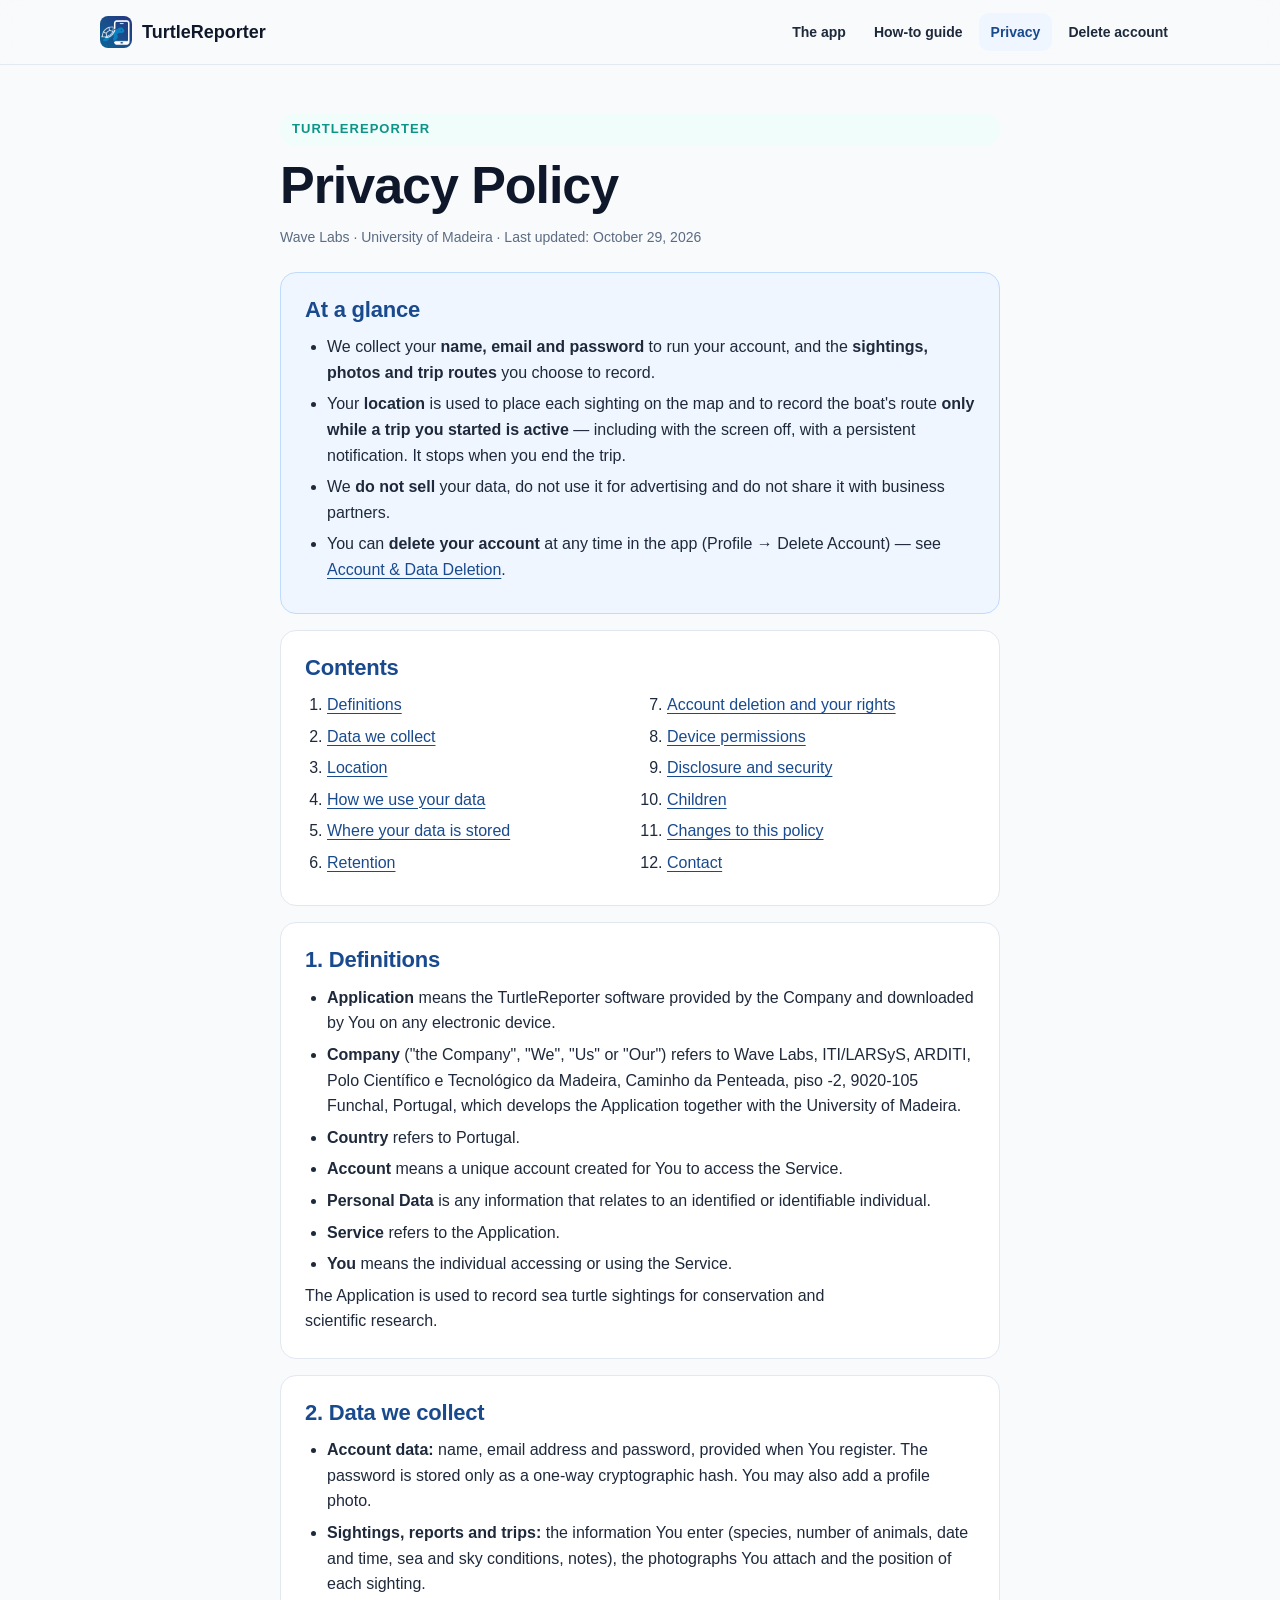
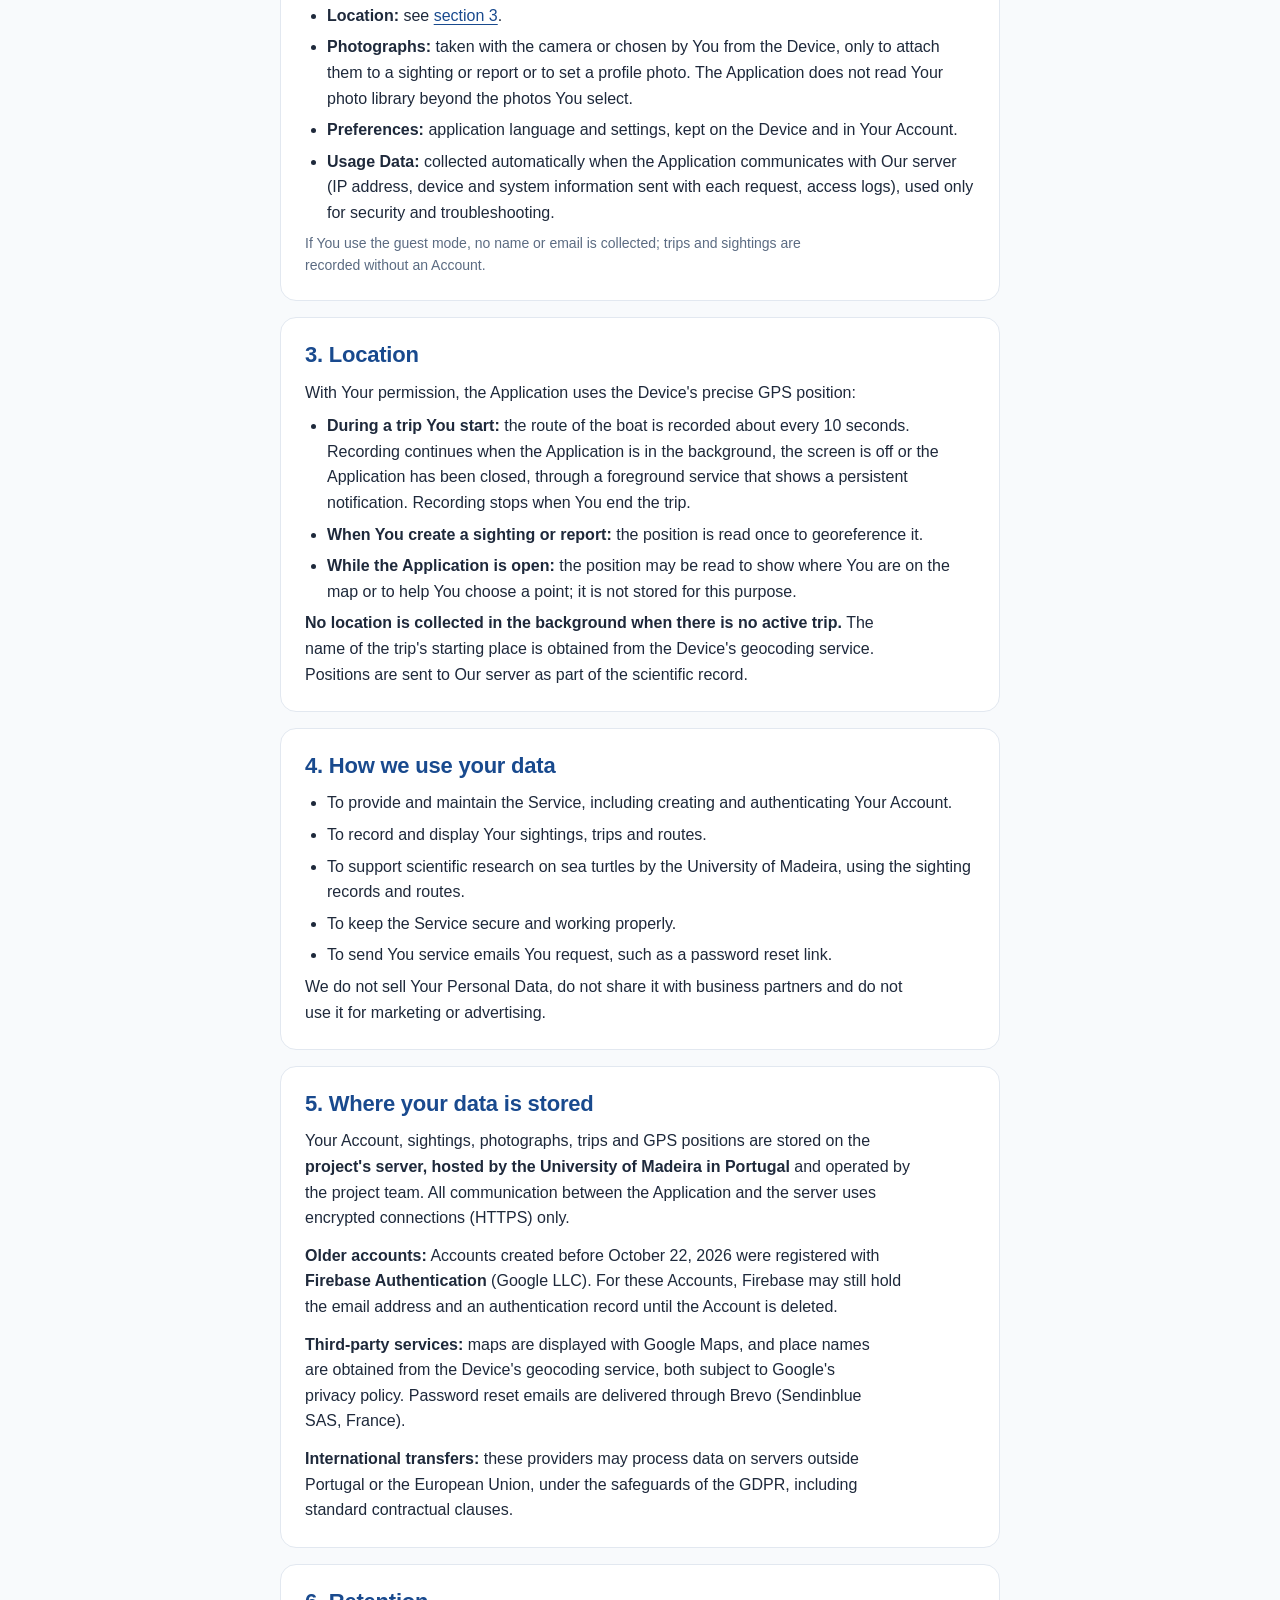
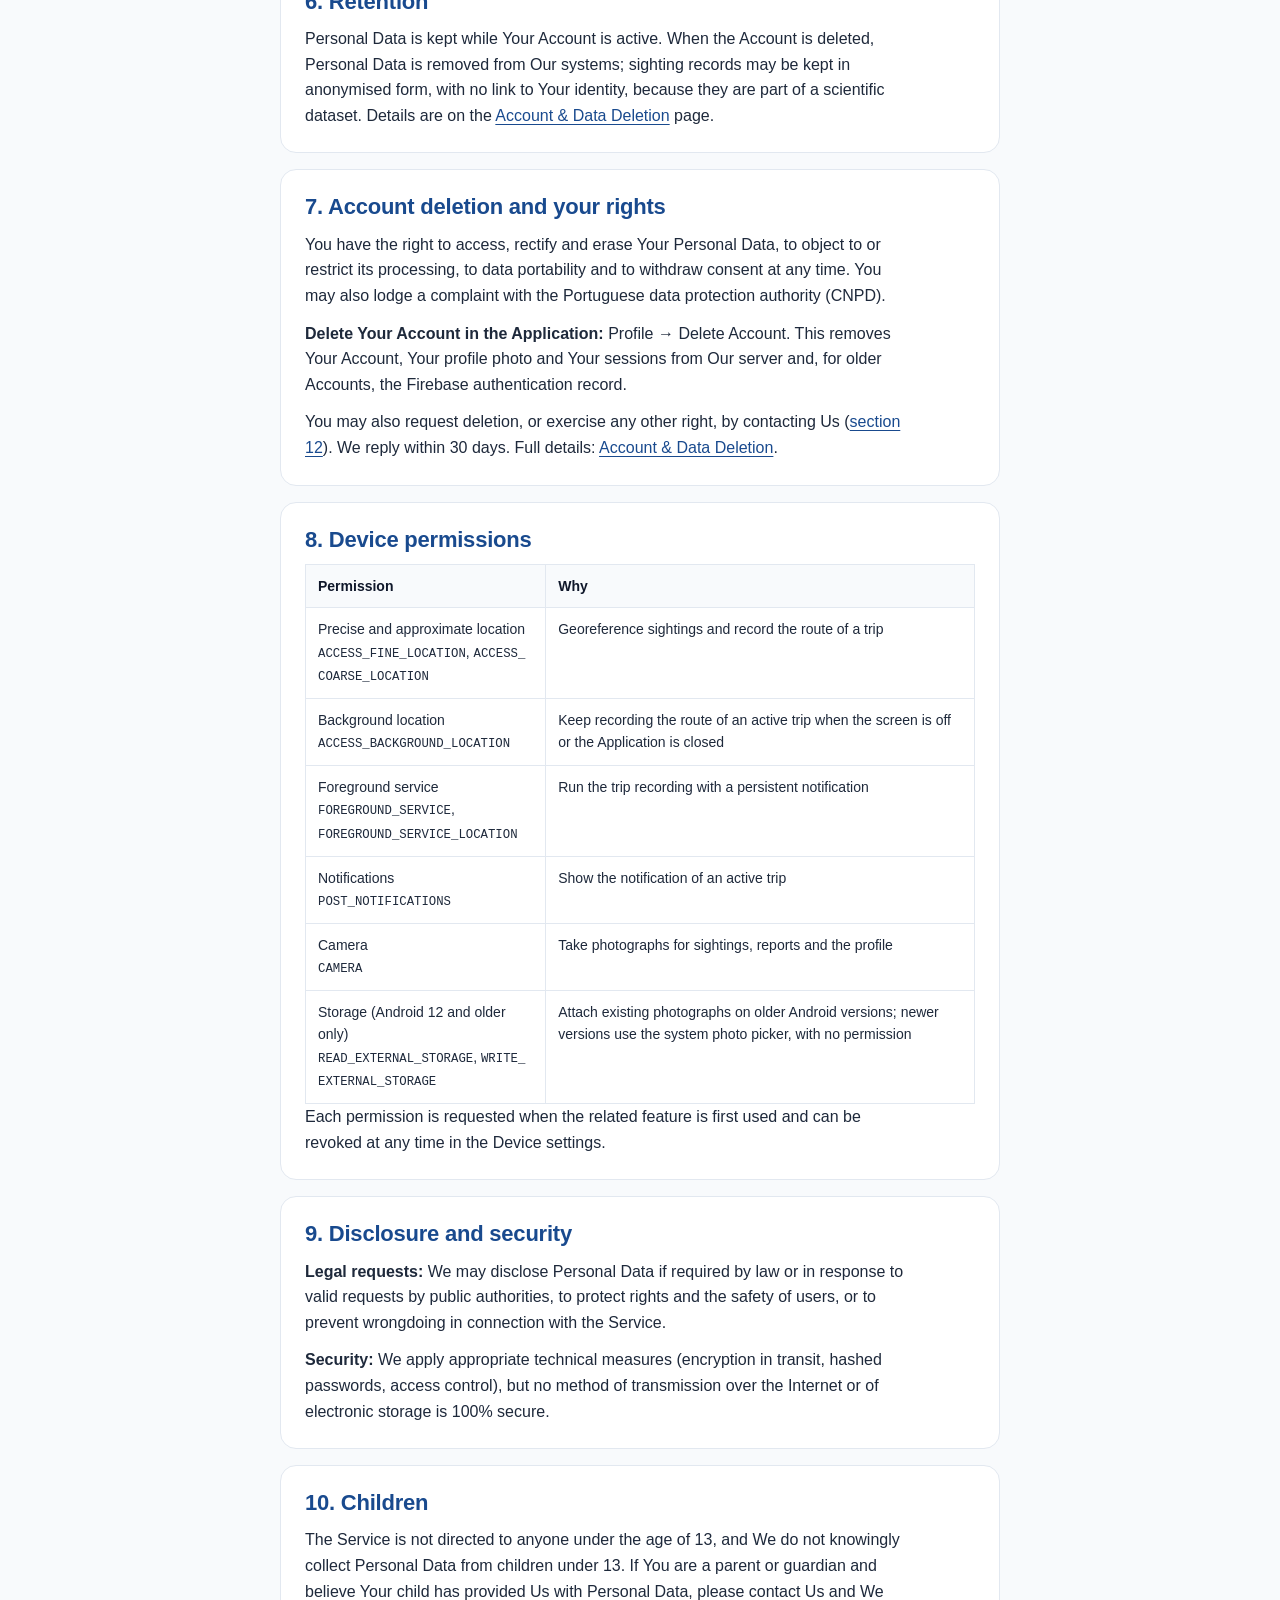
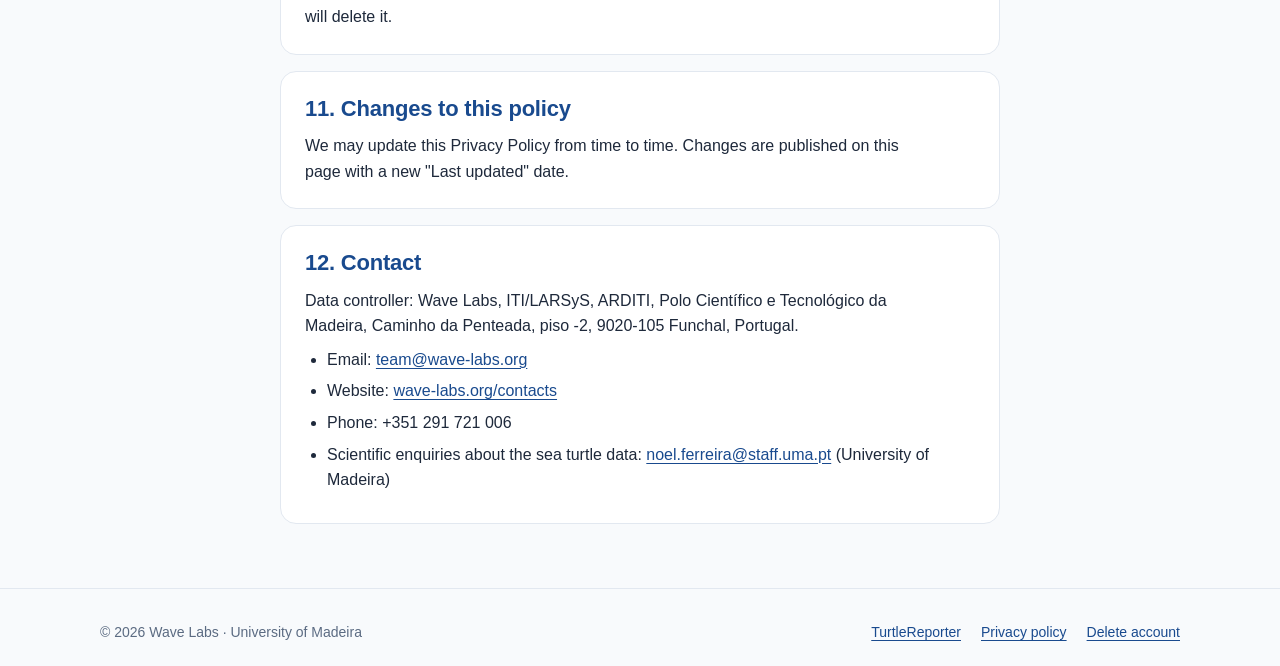
==== commit f0b6eef8: "Site do TurtleReporter: página da app com guias, e política e eliminação com o mesmo visual app.html" ====
--- a/index.html
+++ b/index.html
@@ -3,44 +3,29 @@
 <head>
 <meta charset="UTF-8">
 <meta name="viewport" content="width=device-width, initial-scale=1.0">
+<title>Privacy Policy — TurtleReporter</title>
 <meta name="description" content="Privacy Policy of the TurtleReporter app (sea turtle sightings, Wave Labs and University of Madeira).">
-<title>Privacy Policy — TurtleReporter</title>
-<style>
-:root{color-scheme:light dark;--bg:#f8fafc;--fg:#1e293b;--muted:#64748b;--card:#fff;--brand:#194a8e;--accent:#2563eb;--soft:#eff6ff;--line:#e2e8f0}
-@media (prefers-color-scheme:dark){:root{--bg:#0f172a;--fg:#e2e8f0;--muted:#94a3b8;--card:#1e293b;--brand:#1e3a5f;--accent:#7eb3ff;--soft:#172554;--line:#334155}}
-*{box-sizing:border-box}
-body{font-family:-apple-system,BlinkMacSystemFont,"Segoe UI",Roboto,Arial,sans-serif;line-height:1.65;margin:0;padding:0 16px;background:var(--bg);color:var(--fg);font-size:16px}
-header{background:var(--brand);color:#fff;margin:0 -16px;padding:32px 16px;text-align:center}
-header h1{margin:0;font-size:1.7rem}
-header p{margin:6px 0 0;opacity:.9;font-size:.95rem}
-main{max-width:760px;margin:0 auto;padding-bottom:48px}
-section,nav,.summary{background:var(--card);border-radius:12px;padding:20px 24px;margin-top:20px;box-shadow:0 1px 3px rgba(0,0,0,.08)}
-.summary{background:var(--soft);border-left:4px solid var(--accent)}
-.summary h2{margin-top:0}
-h2{font-size:1.15rem;color:var(--accent);margin:0 0 10px}
-h3{font-size:1rem;margin:16px 0 6px}
-nav ol{margin:0;padding-left:22px;columns:2;column-gap:32px}
-nav li{margin-bottom:4px;break-inside:avoid}
-ul{padding-left:20px}
-li{margin-bottom:6px}
-a{color:var(--accent);overflow-wrap:anywhere}
-table{width:100%;border-collapse:collapse;font-size:.95rem}
-td,th{border:1px solid var(--line);padding:8px 10px;text-align:left;vertical-align:top}
-th{font-weight:600}
-code{font-size:.88em;font-weight:400}
-.muted{color:var(--muted);font-size:.92rem}
-footer{text-align:center;font-size:.85rem;color:var(--muted);padding:24px 0}
-@media (max-width:560px){section,nav,.summary{padding:16px}header h1{font-size:1.35rem}nav ol{columns:1}table,tbody,tr,td{display:block;width:100%}tr:first-child{display:none}tr{border-top:1px solid var(--line);padding:10px 0}td{border:0;padding:2px 0}td:first-child{font-weight:600}}
-@media print{body{background:#fff;color:#000}header{background:#fff;color:#000}section,nav,.summary{box-shadow:none;border:1px solid #ccc}}
-</style>
+<meta name="theme-color" content="#194a8e">
+<link rel="icon" type="image/png" href="assets/img/favicon.png">
+<link rel="apple-touch-icon" href="assets/img/icon-192.png">
+<link rel="stylesheet" href="assets/site.css">
 </head>
 <body>
-<header>
-<h1>Privacy Policy</h1>
-<p>TurtleReporter — Wave Labs · University of Madeira</p>
-<p>Last updated: October 29, 2026</p>
+<a class="skip" href="#conteudo">Skip to content</a>
+<header class="site-header">
+  <div class="wrap">
+    <a class="brand" href="app.html"><img src="assets/img/icon-192.png" alt="" width="32" height="32">TurtleReporter</a>
+    <nav class="site-nav" aria-label="Main">
+      <a href="app.html">The app</a>
+      <a href="app.html#guias">How-to guide</a>
+      <a href="index.html" aria-current="page">Privacy</a>
+      <a href="delete-account.html">Delete account</a>
+    </nav>
+  </div>
 </header>
-<main>
+<main id="conteudo">
+<div class="page-hero"><div class="wrap-text"><span class="eyebrow">TurtleReporter</span><h1>Privacy Policy</h1><p class="meta-line">Wave Labs · University of Madeira · Last updated: October 29, 2026</p></div></div>
+<div class="legal"><div class="wrap-text">
 
 <div class="summary">
 <h2>At a glance</h2>
@@ -52,7 +37,7 @@
 </ul>
 </div>
 
-<nav aria-label="Contents">
+<nav class="toc" aria-label="Contents">
 <h2>Contents</h2>
 <ol>
 <li><a href="#definitions">Definitions</a></li>
@@ -142,7 +127,7 @@
 
 <section id="permissions">
 <h2>8. Device permissions</h2>
-<table>
+<table class="stack">
 <tr><th>Permission</th><th>Why</th></tr>
 <tr><td>Precise and approximate location<br><code>ACCESS_<wbr>FINE_<wbr>LOCATION</code>, <code>ACCESS_<wbr>COARSE_<wbr>LOCATION</code></td><td>Georeference sightings and record the route of a trip</td></tr>
 <tr><td>Background location<br><code>ACCESS_<wbr>BACKGROUND_<wbr>LOCATION</code></td><td>Keep recording the route of an active trip when the screen is off or the Application is closed</td></tr>
@@ -181,7 +166,13 @@
 </ul>
 </section>
 
+</div></div>
 </main>
-<footer>© 2026 Wave Labs — TurtleReporter · <a href="./delete-account.html">Account &amp; Data Deletion</a></footer>
+<footer class="site-footer">
+  <div class="wrap">
+    <span>© 2026 Wave Labs · University of Madeira</span>
+    <nav aria-label="Footer"><a href="app.html">TurtleReporter</a><a href="index.html">Privacy policy</a><a href="delete-account.html">Delete account</a></nav>
+  </div>
+</footer>
 </body>
 </html>
--- a/assets/site.css
+++ b/assets/site.css
@@ -0,0 +1,291 @@
+:root {
+  color-scheme: light dark;
+  --brand: #194a8e;
+  --brand-strong: #133a70;
+  --brand-ink: #194a8e;
+  --brand-soft: #eff6ff;
+  --brand-line: #bfdbfe;
+  --teal: #0d9488;
+  --teal-soft: #f0fdfa;
+  --ink: #0f172a;
+  --text: #1e293b;
+  --muted: #5b6b82;
+  --line: #e2e8f0;
+  --bg: #f8fafc;
+  --card: #ffffff;
+  --chip: #ffffff;
+  --shadow: 0 1px 2px rgba(15, 23, 42, .06), 0 8px 24px rgba(15, 23, 42, .06);
+  --radius: 16px;
+  --fs-xs: 13px;
+  --fs-sm: 14px;
+  --fs-base: 16px;
+  --fs-md: 18px;
+  --fs-lg: 22px;
+  --fs-xl: 28px;
+  --fs-hero: clamp(34px, 5.2vw, 52px);
+  --wrap: 1120px;
+  --wrap-text: 760px;
+}
+
+@media (prefers-color-scheme: dark) {
+  :root {
+    --brand: #2b63b5;
+    --brand-strong: #3b74c8;
+    --brand-ink: #8ab4f8;
+    --brand-soft: #0f2547;
+    --brand-line: #1e3a66;
+    --teal: #2dd4bf;
+    --teal-soft: #0b2b2a;
+    --ink: #f8fafc;
+    --text: #e2e8f0;
+    --muted: #9fb0c8;
+    --line: #22304d;
+    --bg: #0b1220;
+    --card: #111b2e;
+    --chip: #f8fafc;
+    --shadow: 0 1px 2px rgba(0, 0, 0, .4), 0 8px 24px rgba(0, 0, 0, .3);
+  }
+}
+
+* { box-sizing: border-box; }
+
+html { -webkit-text-size-adjust: 100%; scroll-padding-top: 80px; }
+
+@media (prefers-reduced-motion: no-preference) { html { scroll-behavior: smooth; } }
+
+body {
+  margin: 0;
+  background: var(--bg);
+  color: var(--text);
+  font-family: -apple-system, BlinkMacSystemFont, "Segoe UI", Roboto, "Helvetica Neue", Arial, sans-serif;
+  font-size: var(--fs-base);
+  line-height: 1.6;
+  -webkit-font-smoothing: antialiased;
+  -moz-osx-font-smoothing: grayscale;
+}
+
+html:not([data-lang="en"]) .en,
+html[data-lang="en"] .pt { display: none !important; }
+
+h1, h2, h3 { color: var(--ink); line-height: 1.15; text-wrap: balance; margin: 0; }
+h1 { font-size: var(--fs-hero); letter-spacing: -0.02em; font-weight: 800; }
+h2 { font-size: var(--fs-xl); letter-spacing: -0.01em; font-weight: 750; }
+h3 { font-size: var(--fs-md); font-weight: 700; }
+p { margin: 0; text-wrap: pretty; }
+p + p { margin-top: 12px; }
+
+a { color: var(--brand-ink); text-underline-offset: 3px; text-decoration-thickness: from-font; overflow-wrap: break-word; }
+a:hover { color: var(--brand-strong); }
+:focus-visible { outline: 3px solid var(--teal); outline-offset: 3px; border-radius: 6px; }
+
+img { max-width: 100%; height: auto; display: block; }
+code { font-family: ui-monospace, SFMono-Regular, Menlo, Consolas, monospace; font-size: .88em; }
+
+.skip {
+  position: absolute; inset-inline-start: 16px; top: -48px;
+  background: var(--brand); color: #fff; padding: 8px 14px; border-radius: 10px; z-index: 100;
+}
+.skip:focus { top: 12px; }
+
+.wrap { max-width: var(--wrap); margin-inline: auto; padding-inline: 20px; }
+.wrap-text { max-width: var(--wrap-text); margin-inline: auto; padding-inline: 20px; }
+
+.site-header {
+  position: sticky; top: 0; z-index: 50;
+  background: color-mix(in srgb, var(--bg) 86%, transparent);
+  -webkit-backdrop-filter: saturate(160%) blur(12px);
+  backdrop-filter: saturate(160%) blur(12px);
+  border-bottom: 1px solid var(--line);
+}
+.site-header .wrap { display: flex; align-items: center; gap: 24px; min-height: 64px; }
+.brand { display: flex; align-items: center; gap: 10px; color: var(--ink); text-decoration: none; font-weight: 750; font-size: var(--fs-md); white-space: nowrap; }
+.brand img { width: 32px; height: 32px; border-radius: 8px; }
+.site-nav { display: flex; gap: 4px; margin-inline-start: auto; }
+.site-nav a {
+  color: var(--text); text-decoration: none; font-size: var(--fs-sm); font-weight: 600;
+  padding: 8px 12px; border-radius: 10px; white-space: nowrap;
+}
+.site-nav a:hover { background: var(--brand-soft); color: var(--brand-ink); }
+.site-nav a[aria-current="page"] { color: var(--brand-ink); background: var(--brand-soft); }
+
+.lang { display: inline-flex; border: 1px solid var(--line); border-radius: 999px; padding: 2px; background: var(--card); }
+.lang button {
+  font: inherit; font-size: var(--fs-xs); font-weight: 700; letter-spacing: .04em;
+  border: 0; background: transparent; color: var(--muted); padding: 6px 10px; border-radius: 999px; cursor: pointer;
+}
+.lang button[aria-pressed="true"] { background: var(--brand); color: #fff; }
+
+@media (max-width: 820px) {
+  .site-header .wrap { flex-wrap: wrap; gap: 8px 16px; padding-block: 10px; }
+  .site-nav { order: 3; width: calc(100% + 24px); margin-inline: -12px; padding-inline: 8px 32px; overflow-x: auto; scrollbar-width: none; -webkit-mask-image: linear-gradient(90deg, #000 calc(100% - 40px), transparent); mask-image: linear-gradient(90deg, #000 calc(100% - 40px), transparent); }
+  .site-nav::-webkit-scrollbar { display: none; }
+  .lang { margin-inline-start: auto; }
+}
+
+.btn {
+  display: inline-flex; align-items: center; justify-content: center; gap: 8px;
+  min-height: 48px; padding: 12px 20px; border-radius: 12px;
+  font-weight: 700; font-size: var(--fs-base); text-decoration: none; white-space: nowrap;
+  border: 1.5px solid transparent; transition: background-color .15s, color .15s, border-color .15s;
+}
+.btn-primary { background: var(--brand); color: #fff; }
+.btn-primary:hover { background: var(--brand-strong); color: #fff; }
+.btn-ghost { border-color: var(--brand-line); color: var(--brand-ink); background: var(--card); }
+.btn-ghost:hover { background: var(--brand-soft); color: var(--brand-ink); }
+.btn svg { width: 18px; height: 18px; flex: none; }
+
+.eyebrow {
+  display: inline-flex; align-items: center; gap: 8px;
+  font-size: var(--fs-xs); font-weight: 700; letter-spacing: .08em; text-transform: uppercase;
+  color: var(--teal); background: var(--teal-soft); padding: 6px 12px; border-radius: 999px;
+}
+
+.hero { padding-block: 56px 40px; overflow: hidden; }
+.hero .wrap { display: grid; grid-template-columns: 1.05fr .95fr; gap: 48px; align-items: center; }
+.hero-copy { display: grid; gap: 20px; justify-items: start; }
+.hero-copy .lead { font-size: var(--fs-md); color: var(--muted); max-width: 34em; }
+.hero-actions { display: flex; flex-wrap: wrap; gap: 12px; }
+.hero-meta { display: flex; flex-wrap: wrap; gap: 8px 20px; color: var(--muted); font-size: var(--fs-sm); }
+.hero-meta span { display: inline-flex; align-items: center; gap: 6px; }
+.hero-meta svg { width: 16px; height: 16px; color: var(--teal); }
+
+.hero-visual { position: relative; min-height: 480px; display: grid; place-items: center; }
+.hero-visual::before {
+  content: ""; position: absolute; inset: 6% 0 2% 8%;
+  background: radial-gradient(60% 60% at 50% 45%, var(--brand-soft), transparent 70%);
+  border-radius: 50%;
+}
+.phone {
+  position: relative; width: min(260px, 62vw); aspect-ratio: 1 / 2;
+  border-radius: 36px; border: 10px solid #0f172a; background: #0f172a;
+  box-shadow: 0 30px 60px -20px rgba(15, 23, 42, .45); overflow: hidden;
+}
+.phone img { width: 100%; height: 100%; object-fit: cover; }
+.hero-turtle { position: absolute; width: min(330px, 70vw); bottom: 6%; inset-inline-start: -6%; filter: drop-shadow(0 18px 24px rgba(15, 23, 42, .25)); }
+
+@media (max-width: 860px) {
+  .hero { padding-block: 32px 24px; }
+  .hero .wrap { grid-template-columns: 1fr; gap: 24px; }
+  .hero-visual { min-height: 420px; }
+}
+
+.band { padding-block: 64px; }
+.band-soft { background: var(--card); border-block: 1px solid var(--line); }
+.section-head { display: grid; gap: 10px; max-width: 640px; margin-bottom: 32px; }
+.section-head p { color: var(--muted); font-size: var(--fs-md); }
+
+.grid { display: grid; gap: 16px; grid-template-columns: repeat(auto-fit, minmax(240px, 1fr)); }
+.card {
+  background: var(--card); border: 1px solid var(--line); border-radius: var(--radius);
+  padding: 24px; box-shadow: var(--shadow); display: grid; gap: 10px; align-content: start;
+}
+.band-soft .card { background: var(--bg); box-shadow: none; }
+.card p { color: var(--muted); }
+.icon-badge {
+  width: 44px; height: 44px; border-radius: 12px; display: grid; place-items: center;
+  background: var(--brand-soft); color: var(--brand-ink);
+}
+.icon-badge svg { width: 24px; height: 24px; }
+.tag-list { display: flex; flex-wrap: wrap; gap: 6px; margin-top: 4px; }
+.tag { font-size: var(--fs-xs); font-weight: 600; color: var(--brand-ink); background: var(--brand-soft); padding: 3px 10px; border-radius: 999px; white-space: nowrap; }
+
+.steps { list-style: none; margin: 0; padding: 0; display: grid; gap: 16px; grid-template-columns: repeat(auto-fit, minmax(220px, 1fr)); counter-reset: step; }
+.steps li { counter-increment: step; display: grid; gap: 8px; padding: 24px; border-radius: var(--radius); background: var(--card); border: 1px solid var(--line); }
+.steps li::before {
+  content: counter(step); width: 36px; height: 36px; border-radius: 50%;
+  display: grid; place-items: center; font-weight: 800; color: #fff; background: var(--brand);
+  font-variant-numeric: tabular-nums;
+}
+.steps p { color: var(--muted); }
+
+.gallery {
+  display: grid; grid-auto-flow: column; grid-auto-columns: 220px; gap: 20px;
+  overflow-x: auto; scroll-snap-type: x mandatory; padding: 8px 20px 24px;
+  margin-inline: -20px; scroll-padding-inline: 20px; scrollbar-width: thin;
+}
+.gallery figure { margin: 0; scroll-snap-align: start; display: grid; gap: 10px; }
+.gallery .phone { width: 220px; border-width: 8px; border-radius: 30px; box-shadow: var(--shadow); }
+.gallery figcaption { font-size: var(--fs-sm); color: var(--muted); text-align: center; }
+
+.guides { display: grid; gap: 12px; }
+details.guide { background: var(--card); border: 1px solid var(--line); border-radius: var(--radius); }
+details.guide[open] { box-shadow: var(--shadow); }
+details.guide summary {
+  list-style: none; cursor: pointer; display: flex; align-items: center; gap: 14px;
+  padding: 18px 20px; font-weight: 700; color: var(--ink); font-size: var(--fs-md);
+}
+details.guide summary::-webkit-details-marker { display: none; }
+details.guide summary::after {
+  content: ""; margin-inline-start: auto; width: 10px; height: 10px; flex: none;
+  border-inline-end: 2.5px solid var(--muted); border-bottom: 2.5px solid var(--muted);
+  transform: rotate(45deg) translateY(-3px); transition: transform .2s;
+}
+details.guide[open] summary::after { transform: rotate(-135deg) translateY(-2px); }
+details.guide summary .icon-badge { width: 38px; height: 38px; }
+.guide-body { padding: 0 20px 20px 72px; display: grid; gap: 12px; }
+.guide-body ol, .guide-body ul { margin: 0; padding-inline-start: 20px; display: grid; gap: 6px; }
+.tip { background: var(--teal-soft); border-inline-start: 4px solid var(--teal); padding: 12px 14px; border-radius: 0 10px 10px 0; font-size: var(--fs-sm); }
+@media (max-width: 560px) { .guide-body { padding: 0 18px 18px; } }
+
+.downloads { display: grid; gap: 16px; grid-template-columns: repeat(auto-fit, minmax(280px, 1fr)); }
+.download {
+  display: flex; align-items: center; gap: 16px; padding: 20px; border-radius: var(--radius);
+  background: var(--card); border: 1px solid var(--line); text-decoration: none; color: var(--text);
+}
+.download:hover { border-color: var(--brand-line); background: var(--brand-soft); color: var(--text); }
+.download img { width: 96px; height: 54px; object-fit: contain; flex: none; }
+.download strong { display: block; color: var(--ink); }
+.download span { font-size: var(--fs-sm); color: var(--muted); }
+
+.split { display: grid; grid-template-columns: 1fr 1fr; gap: 32px; align-items: center; }
+@media (max-width: 860px) { .split { grid-template-columns: 1fr; } }
+
+.partners { display: flex; flex-wrap: wrap; gap: 12px; align-items: center; }
+.partner { background: var(--chip); border: 1px solid var(--line); border-radius: 14px; padding: 10px 16px; display: grid; place-items: center; min-height: 72px; }
+.partner img { height: 52px; width: auto; }
+
+.contact-list { list-style: none; padding: 0; margin: 0; display: grid; gap: 8px; }
+
+.site-footer { border-top: 1px solid var(--line); padding-block: 32px; color: var(--muted); font-size: var(--fs-sm); }
+.site-footer .wrap { display: flex; flex-wrap: wrap; gap: 12px 24px; align-items: center; justify-content: space-between; }
+.site-footer nav { display: flex; flex-wrap: wrap; gap: 8px 20px; }
+
+.page-hero { padding-block: 48px 8px; }
+.page-hero .wrap-text { display: grid; gap: 10px; }
+.page-hero p { color: var(--muted); }
+.legal { padding-bottom: 64px; }
+.legal section, .legal nav.toc, .legal .summary {
+  background: var(--card); border: 1px solid var(--line); border-radius: var(--radius);
+  padding: 24px; margin-top: 16px;
+}
+.legal h2 { font-size: var(--fs-lg); margin-bottom: 12px; color: var(--brand-ink); }
+.legal h2 + p, .legal h2 + ul { margin-top: 0; }
+.legal ul, .legal ol { padding-inline-start: 22px; margin: 8px 0 0; }
+.legal li { margin-bottom: 6px; }
+.legal p { max-width: 68ch; }
+.legal .summary { background: var(--brand-soft); border-color: var(--brand-line); }
+.legal nav.toc ol { columns: 2; column-gap: 32px; }
+.legal nav.toc li { break-inside: avoid; }
+.legal table { width: 100%; border-collapse: collapse; font-size: var(--fs-sm); }
+.legal td, .legal th { border: 1px solid var(--line); padding: 10px 12px; text-align: start; vertical-align: top; }
+.legal th { font-weight: 700; color: var(--ink); background: var(--bg); }
+.legal .steps-box { background: var(--brand-soft); border-inline-start: 4px solid var(--brand); border-radius: 0 12px 12px 0; padding: 14px 18px; }
+.legal .muted { color: var(--muted); font-size: var(--fs-sm); }
+.meta-line { font-size: var(--fs-sm); color: var(--muted); }
+
+@media (max-width: 600px) {
+  .band { padding-block: 44px; }
+  .legal section, .legal nav.toc, .legal .summary { padding: 18px; }
+  .legal nav.toc ol { columns: 1; }
+  .legal table.stack, .legal table.stack tbody, .legal table.stack tr, .legal table.stack td { display: block; width: 100%; }
+  .legal table.stack tr:first-child { display: none; }
+  .legal table.stack tr { border-top: 1px solid var(--line); padding: 10px 0; }
+  .legal table.stack td { border: 0; padding: 2px 0; }
+  .legal table.stack td:first-child { font-weight: 700; color: var(--ink); }
+}
+
+@media print {
+  .site-header, .site-footer, .lang, .skip { display: none !important; }
+  body { background: #fff; color: #000; }
+  .legal section, .legal nav.toc, .legal .summary, .card { box-shadow: none; border-color: #ccc; }
+}
